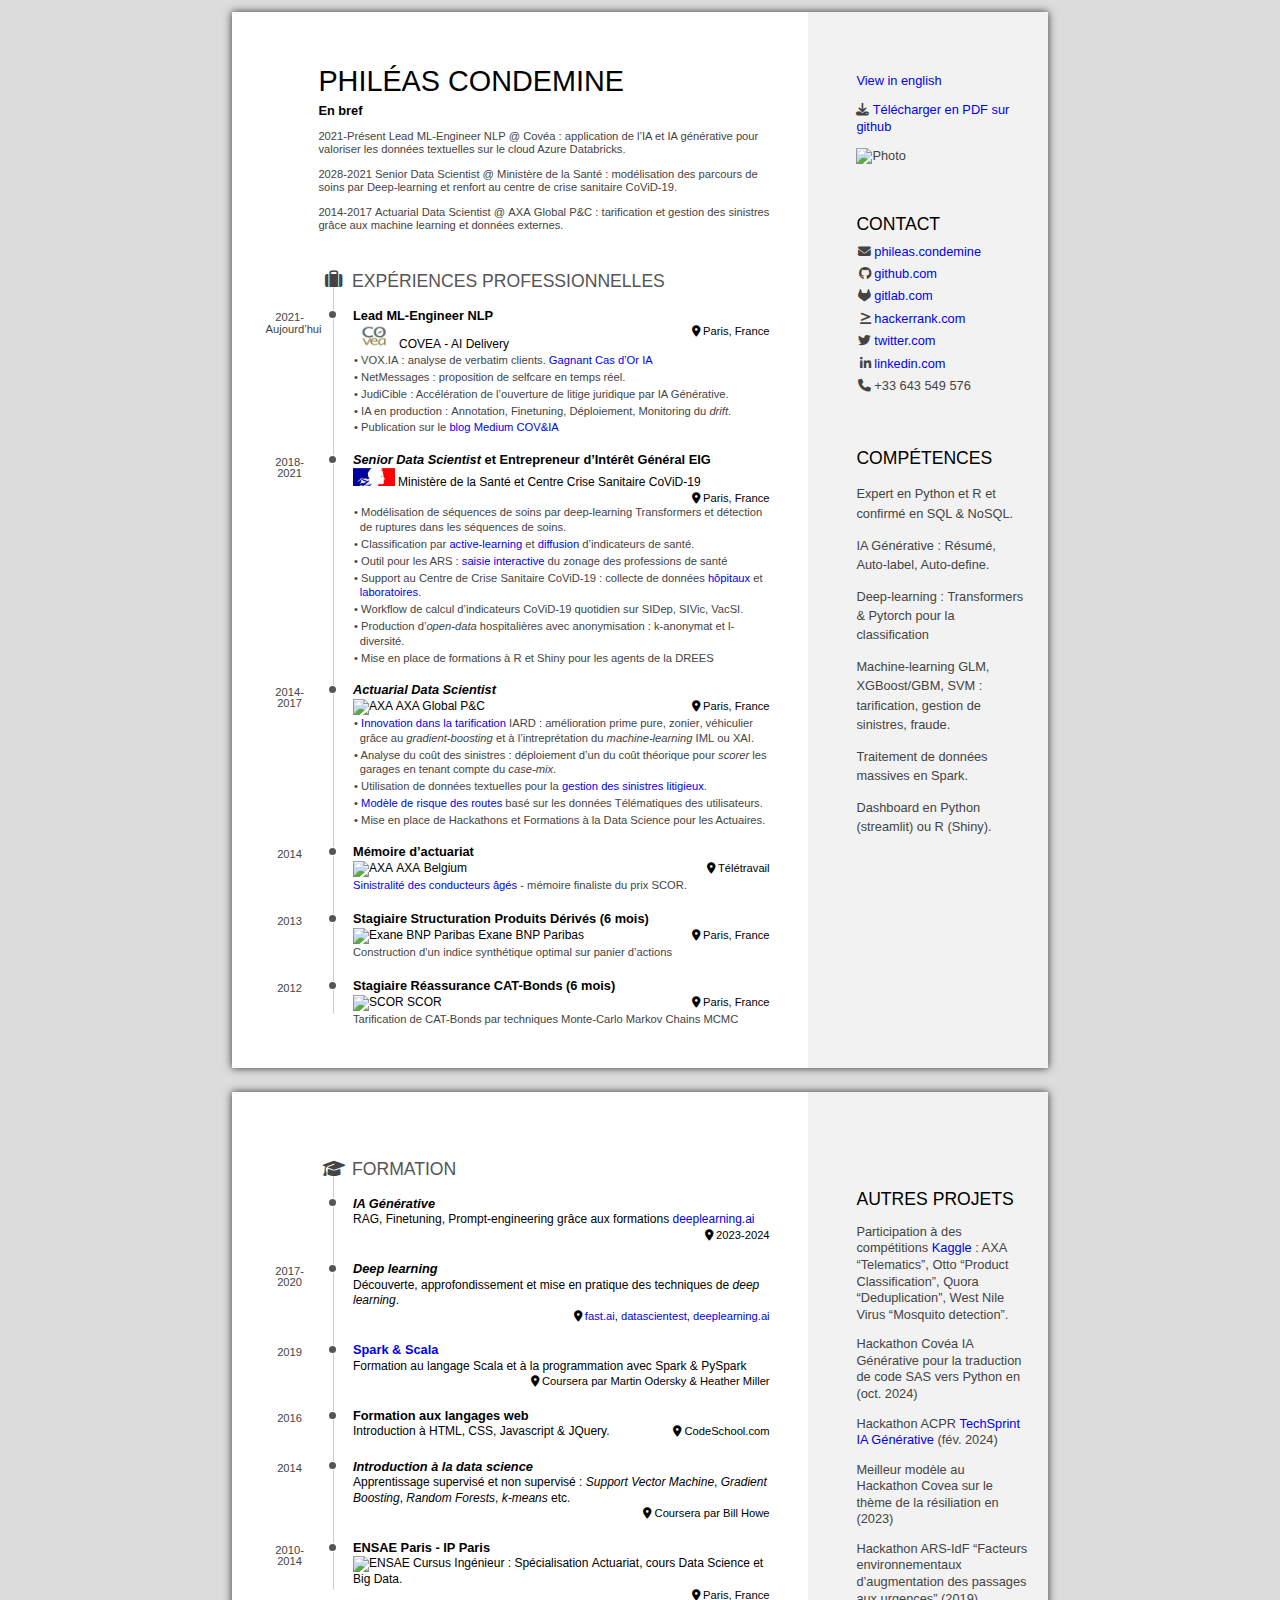
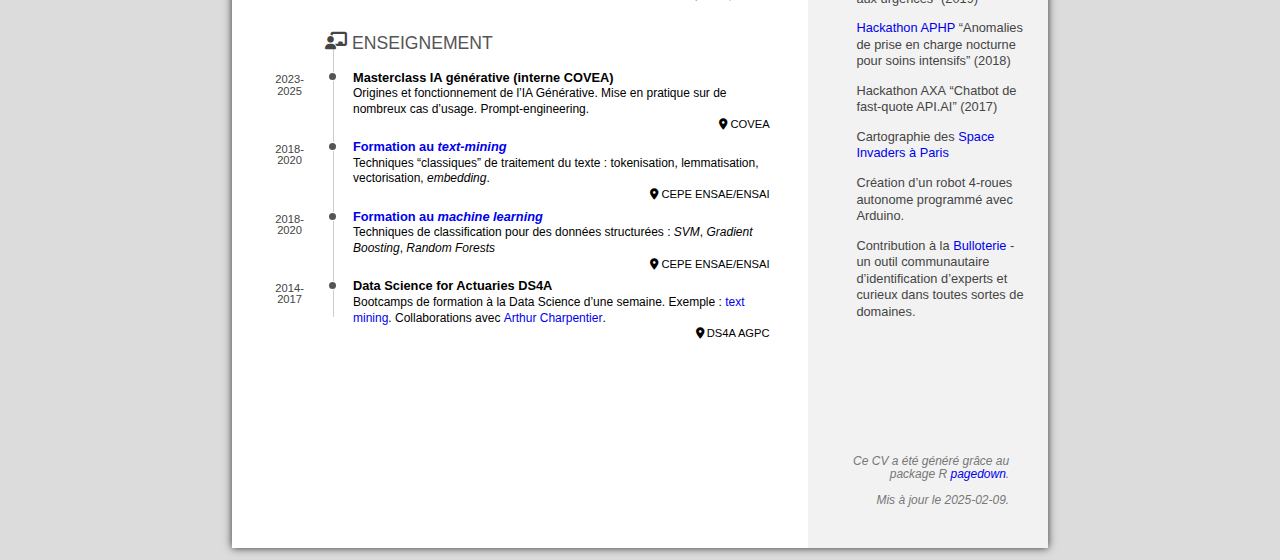
==== docs/index.html @ cd854b73 "update 2025-02-09" ====
<!DOCTYPE html>
<html xmlns="http://www.w3.org/1999/xhtml">
  <head>
    <meta charset="utf-8" />
    <meta http-equiv="Content-Type" content="text/html; charset=utf-8" />
    <meta name="generator" content="pandoc" />
    <meta name="viewport" content="width=device-width, initial-scale=1">

    <meta name="author" content="Phileas Condemine" />
    <meta name="date" content="2025-02-09" />
    <title>Philéas CONDEMINE</title>

    
        <link href="site_libs/font-awesome-6.4.0/css/all.min.css" rel="stylesheet" />
        <link href="site_libs/font-awesome-6.4.0/css/v4-shims.min.css" rel="stylesheet" />
        <link href="site_libs/paged-0.22/css/resume.css" rel="stylesheet" />
        <script src="site_libs/paged-0.22/js/config.js"></script>
        <script src="site_libs/paged-0.22/js/paged.js"></script>
        <script src="site_libs/paged-0.22/js/hooks.js"></script>
        <!-- Global site tag (gtag.js) - Google Analytics -->
        <script async src="https://www.googletagmanager.com/gtag/js?id=G-PB9JXB8Y3M"></script>
        <script>
          window.dataLayer = window.dataLayer || [];
          function gtag(){dataLayer.push(arguments);}
          gtag('js', new Date());

          gtag('config', 'G-PB9JXB8Y3M');
        </script>
    
        <link rel="stylesheet" href="override.css" type="text/css" />
    
  </head>
  <body>

<div id="aside" class="section level1">
<h1>Aside</h1>
<p><a href="https://phileascondemine.com/index_en.html">View in english</a></p>
<p><i class="fa fa-download"></i> <a href="https://github.com/phileas-condemine/CV_FR_pagedown/raw/master/cv_fr_Phileas_Condemine.pdf">Télécharger en PDF sur github</a></p>
<p><img src="https://avatars.githubusercontent.com/u/24205662?s=460&amp;u=656ddfd4c840d9eb34e4aeb83baa24d0e0ba599f&amp;v=4" style="width:80.0%" alt="Photo" /></p>
<div id="contact" class="section level2">
<h2>Contact</h2>
<ul>
<li><i class="fa fa-envelope"></i> <a href="mailto:phileas.condemine@gmail.com">phileas.condemine</a></li>
<li><i class="fa fa-github"></i> <a href="https://github.com/phileas-condemine/">github.com</a></li>
<li><i class="fa fa-gitlab"></i> <a href="https://gitlab.com/phileasc">gitlab.com</a></li>
<li><i class="fas fa-greater-than-equal"></i> <a href="https://www.hackerrank.com/phileas_condemi1">hackerrank.com</a></li>
<li><i class="fa fa-twitter"></i> <a href="https://twitter.com/phileas_c/">twitter.com</a></li>
<li><i class="fa fa-linkedin"></i> <a href="https://www.linkedin.com/in/phil%C3%A9as-condemine-6a46025a/">linkedin.com</a></li>
<li><i class="fa fa-phone"></i> +33 643 549 576</li>
</ul>
</div>
<div id="skills" class="section level2">
<h2>Compétences</h2>
<ul>
<li><p><strong>Expert en Python et R</strong> et <strong>confirmé en SQL &amp; NoSQL</strong>.</p></li>
<li><p><strong>IA Générative</strong> : Résumé, Auto-label, Auto-define.</p></li>
<li><p>Deep-learning : <strong>Transformers</strong> &amp; <strong>Pytorch</strong> pour la classification</p></li>
<li><p>Machine-learning <strong>GLM, XGBoost/GBM, SVM</strong> : tarification, gestion de sinistres, fraude.</p></li>
<li><p>Traitement de données massives en <strong>Spark</strong>.</p></li>
<li><p>Dashboard en Python (streamlit) ou R (Shiny).</p></li>
</ul>
</div>
</div>
<div id="main" class="section level1">
<h1>Main</h1>
<div id="title" class="section level2">
<h2>Philéas CONDEMINE</h2>
<div id="en-bref" class="section level3">
<h3>En bref</h3>
<p>2021-Présent <strong>Lead ML-Engineer NLP</strong> @ <strong>Covéa</strong> : application de l’<strong>IA et IA générative</strong> pour valoriser les données textuelles sur le cloud Azure Databricks.</p>
<p>2028-2021 <strong>Senior Data Scientist</strong> @ <strong>Ministère de la Santé</strong> : modélisation des <strong>parcours de soins</strong> par <strong>Deep-learning</strong> et renfort au <strong>centre de crise sanitaire CoViD-19</strong>.</p>
<p>2014-2017 <strong>Actuarial Data Scientist</strong> @ <strong>AXA</strong> Global P&amp;C : <strong>tarification</strong> et <strong>gestion des sinistres</strong> grâce aux <strong>machine learning</strong> et <strong>données externes</strong>.</p>
</div>
</div>
<div id="expériences-professionnelles" class="section level2" data-icon="suitcase">
<h2>Expériences professionnelles</h2>
<div id="lead-ml-engineer-nlp" class="section level3">
<h3>Lead ML-Engineer NLP</h3>
<p><img src="img/covea.jpg" style="width:20.0%" alt="Covéa" /> <strong>COVEA</strong> - AI Delivery</p>
<p>Paris, France</p>
<p>2021-Aujourd’hui</p>
<ul>
<li><strong>VOX.IA</strong> : analyse de verbatim clients. <a href="https://www.covea.com/fr/actualites/cas-dor-du-digital-2023-covea-recompense-son-outil-danalyse-avis-clients-base"><strong>Gagnant Cas d’Or IA</strong></a></li>
<li><strong>NetMessages</strong> : proposition de selfcare en temps réel.</li>
<li><strong>JudiCible</strong> : Accélération de l’ouverture de litige juridique par IA Générative.</li>
<li><strong>IA en production</strong> : <strong>Annotation</strong>, <strong>Finetuning</strong>, <strong>Déploiement</strong>, <strong>Monitoring</strong> du <em>drift</em>.</li>
<li><strong>Publication</strong> sur le <a href="https://medium.com/@COVEIA">blog Medium COV&amp;IA</a></li>
</ul>
</div>
<div id="senior-data-scientist-et-entrepreneur-dintérêt-général-eig" class="section level3">
<h3><em>Senior Data Scientist</em> et Entrepreneur d’Intérêt Général EIG</h3>
<p><img src="img/marianne.jpg" style="width:10.0%" alt="Ministère de la Santé" /> <strong>Ministère de la Santé</strong> et <strong>Centre Crise Sanitaire CoViD-19</strong></p>
<p>Paris, France</p>
<p>2018-2021</p>
<ul>
<li><strong>Modélisation de séquences de soins</strong> par <strong>deep-learning Transformers</strong> et détection de ruptures dans les séquences de soins.</li>
<li><strong>Classification</strong> par <a href="https://github.com/phileas-condemine/tuto_tagging_indicateurs"><strong>active-learning</strong></a> et <a href="https://drees.shinyapps.io/Cartographie_des_indicateurs"><strong>diffusion</strong></a> d’indicateurs de santé.</li>
<li>Outil pour les ARS : <a href="https://phileas-condemine.github.io/Zonage_ARS/"><strong>saisie interactive</strong></a> du zonage des professions de santé</li>
<li>Support au <strong>Centre de Crise Sanitaire CoViD-19</strong> : collecte de données <a href="https://respirateurs.fabrique.social.gouv.fr/">hôpitaux</a> et <a href="https://laboratoires.fabrique.social.gouv.fr/">laboratoires</a>.</li>
<li><strong>Workflow</strong> de calcul d’<strong>indicateurs CoViD-19 quotidien</strong> sur <strong>SIDep, SIVic, VacSI</strong>.</li>
<li>Production d’<em>open-data</em> hospitalières avec <strong>anonymisation</strong> : k-anonymat et l-diversité.</li>
<li>Mise en place de <strong>formations</strong> à <strong>R et Shiny</strong> pour les agents de la DREES</li>
</ul>
</div>
<div id="actuarial-data-scientist" class="section level3">
<h3><em>Actuarial Data Scientist</em></h3>
<p><img src="https://www.axa.fr/content/dam/logo/logo-axa.svg" style="width:10.0%" alt="AXA" /> AXA Global P&amp;C</p>
<p>Paris, France</p>
<p>2014-2017</p>
<ul>
<li><a href="https://docs.google.com/presentation/d/1ObT00LWOOOI2PYufPMII10ciJOTKReESgegVQ-F4yno/edit?usp=sharing"><strong>Innovation dans la tarification</strong></a> <strong>IARD</strong> : amélioration <strong>prime pure</strong>, <strong>zonier</strong>, <strong>véhiculier</strong> grâce au <em>gradient-boosting</em> et à l’intreprétation du <em>machine-learning</em> <strong>IML</strong> ou <strong>XAI</strong>.</li>
<li>Analyse du <strong>coût des sinistres</strong> : déploiement d’un du coût théorique pour <em>scorer</em> les garages en tenant compte du <em>case-mix</em>.</li>
<li>Utilisation de données textuelles pour la <a href="https://github.com/phileas-condemine/bodily_injury_atp"><strong>gestion des sinistres litigieux</strong></a>.</li>
<li><a href="http://www.ressources-actuarielles.net/C12574E200674F5B/0/AC55A21EEC4304E6C1257FB9001CA631"><strong>Modèle de risque des routes</strong></a> basé sur les données <strong>Télématiques</strong> des utilisateurs.</li>
<li>Mise en place de <strong>Hackathons et Formations</strong> à la Data Science pour les Actuaires.</li>
</ul>
</div>
<div id="mémoire-dactuariat" class="section level3">
<h3>Mémoire d’actuariat</h3>
<p><img src="https://www.axa.fr/content/dam/logo/logo-axa.svg" style="width:10.0%" alt="AXA" /> <strong>AXA</strong> Belgium</p>
<p>Télétravail</p>
<p>2014</p>
<p><a href="http://www.ressources-actuarielles.net/C12574E200674F5B/0/A7CCC7ACB732ADB3C1257D8900418A17">Sinistralité des conducteurs âgés</a> - <strong>mémoire finaliste du prix SCOR</strong>.</p>
</div>
<div id="stagiaire-structuration-produits-dérivés-6-mois" class="section level3">
<h3>Stagiaire Structuration Produits Dérivés (6 mois)</h3>
<p><img src="https://upload.wikimedia.org/wikipedia/commons/3/36/Logo_Exane.jpg" style="width:15.0%" alt="Exane BNP Paribas" /> <strong>Exane BNP Paribas</strong></p>
<p>Paris, France</p>
<p>2013</p>
<p>Construction d’un indice synthétique optimal sur panier d’actions</p>
</div>
<div id="stagiaire-réassurance-cat-bonds-6-mois" class="section level3">
<h3>Stagiaire Réassurance CAT-Bonds (6 mois)</h3>
<p><img src="https://upload.wikimedia.org/wikipedia/fr/b/b8/Logo-scor.png" style="width:20.0%" alt="SCOR" /> <strong>SCOR</strong></p>
<p>Paris, France</p>
<p>2012</p>
<p>Tarification de CAT-Bonds par techniques Monte-Carlo Markov Chains MCMC</p>
</div>
</div>
<div id="formation" class="section level2" data-icon="graduation-cap" data-concise="true">
<h2>Formation</h2>
<div id="ia-générative" class="section level3">
<h3><em>IA Générative</em></h3>
<p>RAG, Finetuning, Prompt-engineering grâce aux formations <a href="https://www.deeplearning.ai/courses/">deeplearning.ai</a></p>
<p>2023-2024</p>
</div>
<div id="deep-learning" class="section level3">
<h3><em>Deep learning</em></h3>
<p>Découverte, approfondissement et mise en pratique des techniques de <em>deep learning</em>.</p>
<p><a href="https://www.fast.ai/">fast.ai</a>, <a href="https://datascientest.com/">datascientest</a>, <a href="https://www.coursera.org/specializations/deep-learning">deeplearning.ai</a></p>
<p>2017-2020</p>
</div>
<div id="spark-scala" class="section level3">
<h3><a href="https://fr.coursera.org/specializations/scala">Spark &amp; Scala</a></h3>
<p>Formation au langage Scala et à la programmation avec Spark &amp; PySpark</p>
<p>Coursera par Martin Odersky &amp; Heather Miller</p>
<p>2019</p>
</div>
<div id="formation-aux-langages-web" class="section level3">
<h3>Formation aux langages web</h3>
<p>Introduction à HTML, CSS, Javascript &amp; JQuery.</p>
<p>CodeSchool.com</p>
<p>2016</p>
</div>
<div id="introduction-à-la-data-science" class="section level3">
<h3><em>Introduction à la data science</em></h3>
<p>Apprentissage supervisé et non supervisé : <em>Support Vector Machine</em>, <em>Gradient Boosting</em>, <em>Random Forests</em>, <em>k-means</em> etc.</p>
<p>Coursera par Bill Howe</p>
<p>2014</p>
</div>
<div id="ensae-paris---ip-paris" class="section level3">
<h3>ENSAE Paris - IP Paris</h3>
<p><img src="https://www.ensae.fr/sites/default/files/Groupe%2012.png" style="width:20.0%" alt="ENSAE" /> Cursus Ingénieur : Spécialisation <strong>Actuariat</strong>, cours <strong>Data Science</strong> et <strong>Big Data</strong>.</p>
<p>Paris, France</p>
<p>2010-2014</p>
</div>
</div>
<div id="enseignement" class="section level2" data-icon="chalkboard-teacher">
<h2>Enseignement</h2>
<div id="masterclass-ia-générative-interne-covea" class="section level3">
<h3>Masterclass IA générative (interne COVEA)</h3>
<p>Origines et fonctionnement de l’IA Générative. Mise en pratique sur de nombreux cas d’usage. <strong>Prompt-engineering</strong>.</p>
<p>COVEA</p>
<p>2023-2025</p>
</div>
<div id="formation-au-text-mining" class="section level3">
<h3><a href="https://docs.google.com/presentation/d/1tXlSRL-lZW5L10xbssmzunB-EXl7tTaw9iy3RSscL-o/edit?usp=sharing">Formation au <em>text-mining</em></a></h3>
<p>Techniques “classiques” de traitement du texte : tokenisation, lemmatisation, vectorisation, <em>embedding</em>.</p>
<p>CEPE ENSAE/ENSAI</p>
<p>2018-2020</p>
</div>
<div id="formation-au-machine-learning" class="section level3">
<h3><a href="https://docs.google.com/presentation/d/11TAeSxZisurpEHFow9vyJxRz_QfZlE6UQKE5dIfu5QM/edit?usp=sharing">Formation au <em>machine learning</em></a></h3>
<p>Techniques de classification pour des données structurées : <em>SVM</em>, <em>Gradient Boosting</em>, <em>Random Forests</em></p>
<p>CEPE ENSAE/ENSAI</p>
<p>2018-2020</p>
</div>
<div id="data-science-for-actuaries-ds4a" class="section level3">
<h3>Data Science for Actuaries DS4A</h3>
<p>Bootcamps de formation à la Data Science d’une semaine. Exemple : <a href="https://github.com/phileas-condemine/text-mining">text mining</a>. Collaborations avec <a href="https://freakonometrics.hypotheses.org/"><strong>Arthur Charpentier</strong></a>.</p>
<p>DS4A AGPC</p>
<p>2014-2017</p>
</div>
</div>
<div id="disclaimer" class="section level2 aside">
<h2>A propos de ce CV</h2>
<p>Ce CV a été généré grâce au package R <a href="https://github.com/rstudio/pagedown"><strong>pagedown</strong></a>.</p>
<p>Mis à jour le 2025-02-09.</p>
</div>
</div>
<div id="bside" class="section level1 aside extra-sidebar">
<h1>Bside</h1>
<div id="autres-projets" class="section level2">
<h2>Autres projets</h2>
<p>Participation à des compétitions <a href="https://www.kaggle.com/arifelk">Kaggle</a> : AXA “Telematics”, Otto “Product Classification”, Quora “Deduplication”, West Nile Virus “Mosquito detection”.</p>
<p><strong>Hackathon</strong> Covéa IA Générative pour la traduction de code SAS vers Python en (oct. 2024)</p>
<p><strong>Hackathon</strong> ACPR <a href="https://innovation.banque-france.fr/fr/challenges/challenge-acpr-banque-france-ia-generative-llm"><strong>TechSprint IA Générative</strong></a> (fév. 2024)</p>
<p><strong>Meilleur modèle au Hackathon</strong> Covea sur le thème de la résiliation en (2023)</p>
<p><strong>Hackathon ARS-IdF</strong> “Facteurs environnementaux d’augmentation des passages aux urgences” (2019)</p>
<p><a href="https://www.aphp.fr/contenu/dat-icu-un-datathon-organise-les-20-et-21-janvier-2018-pour-rapprocher-les-reanimateurs-et"><strong>Hackathon APHP</strong></a> “Anomalies de prise en charge nocturne pour soins intensifs” (2018)</p>
<p><strong>Hackathon AXA</strong> “Chatbot de fast-quote API.AI” (2017)</p>
<p>Cartographie des <a href="https://phileas-condemine.github.io/space_invaders_map/">Space Invaders à Paris</a></p>
<p>Création d’un robot 4-roues autonome programmé avec Arduino.</p>
<p>Contribution à la <a href="https://github.com/phileas-condemine/bulloterie">Bulloterie</a> - un outil communautaire d’identification d’experts et curieux dans toutes sortes de domaines.</p>
</div>
</div>

<script>
(function() {
  var i, s, j, el, els;
  var create_el = function(type, className, content, isHTML) {
    var el = document.createElement(type);
    if (className) el.className = className;
    if (content) {
      if (isHTML) {el.innerHTML = content;} else {el.innerText = content;}
    }
    return el;
  }

  // replace h2 title with h1
  var title = document.getElementById('title').querySelector('h2');
  title.parentNode.replaceChild(create_el('h1', false, title.innerHTML, true), title);

  // add the class .aside to #aside
  el = document.getElementById('aside');
  if (el) el.className += ' aside';

  // tweak class names of sections, and add icons
  els = document.getElementById('main').querySelectorAll('.level2');
  for (i = 0; i < els.length; i++) {
    el = els[i];
    if (i === 0 && el.id === 'title') continue;
    el.className += ' main-block';
    if (el.dataset['concise']) el.className += ' concise';
    // if there is no icon, add an icon:
    if (el.firstElementChild.firstChild && el.firstElementChild.firstChild.nodeName !== 'I') {
      s = el.dataset['icon'] || 'bookmark';
      el.firstElementChild.insertBefore(create_el('i', 'fa fa-' + s), el.firstElementChild.firstChild);
    }
  }

  // tweak class names of blocks in sections
  els = document.getElementById('main').querySelectorAll('.level3');
  for (i = 0; i < els.length; i++) {
    el = els[i];
    if (el.parentNode.id === 'title') continue;
    el.className += ' blocks';
    el.innerHTML = '<div class="date"></div>' + '<div class="decorator"></div>' +
      '<div class="details"><header></header><div></div></div>' + el.innerHTML;
    var ps = el.querySelectorAll('p');
    // move the date paragraph to the date div
    if (ps.length >= 3) {
      s = ps[2].innerText;
      s = s === 'N/A' ? [] : s.split(' - ');
      el.removeChild(ps[2]);
      for (j = 0; j < s.length && j < 2; j++) {
        el.children[0].appendChild(create_el('span', false, s[j]))
      }
    }
    // move title, description, location to the details div
    (function(h) {
      h.appendChild(el.children[3]);
      var p = el.children[3];  // description
      if (p.innerText !== 'N/A') {
        h.appendChild(create_el('span', 'place', p.innerHTML, true));
      }
      el.removeChild(p);
      p = el.children[3];  // location
      if (p.innerText !== 'N/A') {
        s = create_el('span', 'location', p.innerHTML, true);
        s.innerHTML = '<i class="fa fa-map-marker-alt"></i> ' + s.innerHTML;
        h.appendChild(s);
      }
      el.removeChild(p);
    })(el.children[2].firstElementChild);
    // move the rest of content in a block into the last div of the details div
    s = el.children[2];
    while (j = s.nextSibling) {
      if (j.className === 'aside') { s = j; continue; }
      el.children[2].lastElementChild.append(j);
    }
  }
})();
</script>


  </body>
</html>
---- docs/site_libs/font-awesome-6.4.0/css/v4-shims.min.css ----
/*!
 * Font Awesome Free 6.4.0 by @fontawesome - https://fontawesome.com
 * License - https://fontawesome.com/license/free (Icons: CC BY 4.0, Fonts: SIL OFL 1.1, Code: MIT License)
 * Copyright 2023 Fonticons, Inc.
 */
.fa.fa-glass:before{content:"\f000"}.fa.fa-envelope-o{font-family:"Font Awesome 6 Free";font-weight:400}.fa.fa-envelope-o:before{content:"\f0e0"}.fa.fa-star-o{font-family:"Font Awesome 6 Free";font-weight:400}.fa.fa-star-o:before{content:"\f005"}.fa.fa-close:before,.fa.fa-remove:before{content:"\f00d"}.fa.fa-gear:before{content:"\f013"}.fa.fa-trash-o{font-family:"Font Awesome 6 Free";font-weight:400}.fa.fa-trash-o:before{content:"\f2ed"}.fa.fa-home:before{content:"\f015"}.fa.fa-file-o{font-family:"Font Awesome 6 Free";font-weight:400}.fa.fa-file-o:before{content:"\f15b"}.fa.fa-clock-o{font-family:"Font Awesome 6 Free";font-weight:400}.fa.fa-clock-o:before{content:"\f017"}.fa.fa-arrow-circle-o-down{font-family:"Font Awesome 6 Free";font-weight:400}.fa.fa-arrow-circle-o-down:before{content:"\f358"}.fa.fa-arrow-circle-o-up{font-family:"Font Awesome 6 Free";font-weight:400}.fa.fa-arrow-circle-o-up:before{content:"\f35b"}.fa.fa-play-circle-o{font-family:"Font Awesome 6 Free";font-weight:400}.fa.fa-play-circle-o:before{content:"\f144"}.fa.fa-repeat:before,.fa.fa-rotate-right:before{content:"\f01e"}.fa.fa-refresh:before{content:"\f021"}.fa.fa-list-alt{font-family:"Font Awesome 6 Free";font-weight:400}.fa.fa-list-alt:before{content:"\f022"}.fa.fa-dedent:before{content:"\f03b"}.fa.fa-video-camera:before{content:"\f03d"}.fa.fa-picture-o{font-family:"Font Awesome 6 Free";font-weight:400}.fa.fa-picture-o:before{content:"\f03e"}.fa.fa-photo{font-family:"Font Awesome 6 Free";font-weight:400}.fa.fa-photo:before{content:"\f03e"}.fa.fa-image{font-family:"Font Awesome 6 Free";font-weight:400}.fa.fa-image:before{content:"\f03e"}.fa.fa-map-marker:before{content:"\f3c5"}.fa.fa-pencil-square-o{font-family:"Font Awesome 6 Free";font-weight:400}.fa.fa-pencil-square-o:before{content:"\f044"}.fa.fa-edit{font-family:"Font Awesome 6 Free";font-weight:400}.fa.fa-edit:before{content:"\f044"}.fa.fa-share-square-o:before{content:"\f14d"}.fa.fa-check-square-o{font-family:"Font Awesome 6 Free";font-weight:400}.fa.fa-check-square-o:before{content:"\f14a"}.fa.fa-arrows:before{content:"\f0b2"}.fa.fa-times-circle-o{font-family:"Font Awesome 6 Free";font-weight:400}.fa.fa-times-circle-o:before{content:"\f057"}.fa.fa-check-circle-o{font-family:"Font Awesome 6 Free";font-weight:400}.fa.fa-check-circle-o:before{content:"\f058"}.fa.fa-mail-forward:before{content:"\f064"}.fa.fa-expand:before{content:"\f424"}.fa.fa-compress:before{content:"\f422"}.fa.fa-eye,.fa.fa-eye-slash{font-family:"Font Awesome 6 Free";font-weight:400}.fa.fa-warning:before{content:"\f071"}.fa.fa-calendar:before{content:"\f073"}.fa.fa-arrows-v:before{content:"\f338"}.fa.fa-arrows-h:before{content:"\f337"}.fa.fa-bar-chart-o:before,.fa.fa-bar-chart:before{content:"\e0e3"}.fa.fa-twitter-square{font-family:"Font Awesome 6 Brands";font-weight:400}.fa.fa-twitter-square:before{content:"\f081"}.fa.fa-facebook-square{font-family:"Font Awesome 6 Brands";font-weight:400}.fa.fa-facebook-square:before{content:"\f082"}.fa.fa-gears:before{content:"\f085"}.fa.fa-thumbs-o-up{font-family:"Font Awesome 6 Free";font-weight:400}.fa.fa-thumbs-o-up:before{content:"\f164"}.fa.fa-thumbs-o-down{font-family:"Font Awesome 6 Free";font-weight:400}.fa.fa-thumbs-o-down:before{content:"\f165"}.fa.fa-heart-o{font-family:"Font Awesome 6 Free";font-weight:400}.fa.fa-heart-o:before{content:"\f004"}.fa.fa-sign-out:before{content:"\f2f5"}.fa.fa-linkedin-square{font-family:"Font Awesome 6 Brands";font-weight:400}.fa.fa-linkedin-square:before{content:"\f08c"}.fa.fa-thumb-tack:before{content:"\f08d"}.fa.fa-external-link:before{content:"\f35d"}.fa.fa-sign-in:before{content:"\f2f6"}.fa.fa-github-square{font-family:"Font Awesome 6 Brands";font-weight:400}.fa.fa-github-square:before{content:"\f092"}.fa.fa-lemon-o{font-family:"Font Awesome 6 Free";font-weight:400}.fa.fa-lemon-o:before{content:"\f094"}.fa.fa-square-o{font-family:"Font Awesome 6 Free";font-weight:400}.fa.fa-square-o:before{content:"\f0c8"}.fa.fa-bookmark-o{font-family:"Font Awesome 6 Free";font-weight:400}.fa.fa-bookmark-o:before{content:"\f02e"}.fa.fa-facebook,.fa.fa-twitter{font-family:"Font Awesome 6 Brands";font-weight:400}.fa.fa-facebook:before{content:"\f39e"}.fa.fa-facebook-f{font-family:"Font Awesome 6 Brands";font-weight:400}.fa.fa-facebook-f:before{content:"\f39e"}.fa.fa-github{font-family:"Font Awesome 6 Brands";font-weight:400}.fa.fa-credit-card{font-family:"Font Awesome 6 Free";font-weight:400}.fa.fa-feed:before{content:"\f09e"}.fa.fa-hdd-o{font-family:"Font Awesome 6 Free";font-weight:400}.fa.fa-hdd-o:before{content:"\f0a0"}.fa.fa-hand-o-right{font-family:"Font Awesome 6 Free";font-weight:400}.fa.fa-hand-o-right:before{content:"\f0a4"}.fa.fa-hand-o-left{font-family:"Font Awesome 6 Free";font-weight:400}.fa.fa-hand-o-left:before{content:"\f0a5"}.fa.fa-hand-o-up{font-family:"Font Awesome 6 Free";font-weight:400}.fa.fa-hand-o-up:before{content:"\f0a6"}.fa.fa-hand-o-down{font-family:"Font Awesome 6 Free";font-weight:400}.fa.fa-hand-o-down:before{content:"\f0a7"}.fa.fa-globe:before{content:"\f57d"}.fa.fa-tasks:before{content:"\f828"}.fa.fa-arrows-alt:before{content:"\f31e"}.fa.fa-group:before{content:"\f0c0"}.fa.fa-chain:before{content:"\f0c1"}.fa.fa-cut:before{content:"\f0c4"}.fa.fa-files-o{font-family:"Font Awesome 6 Free";font-weight:400}.fa.fa-files-o:before{content:"\f0c5"}.fa.fa-floppy-o{font-family:"Font Awesome 6 Free";font-weight:400}.fa.fa-floppy-o:before{content:"\f0c7"}.fa.fa-save{font-family:"Font Awesome 6 Free";font-weight:400}.fa.fa-save:before{content:"\f0c7"}.fa.fa-navicon:before,.fa.fa-reorder:before{content:"\f0c9"}.fa.fa-magic:before{content:"\e2ca"}.fa.fa-pinterest,.fa.fa-pinterest-square{font-family:"Font Awesome 6 Brands";font-weight:400}.fa.fa-pinterest-square:before{content:"\f0d3"}.fa.fa-google-plus-square{font-family:"Font Awesome 6 Brands";font-weight:400}.fa.fa-google-plus-square:before{content:"\f0d4"}.fa.fa-google-plus{font-family:"Font Awesome 6 Brands";font-weight:400}.fa.fa-google-plus:before{content:"\f0d5"}.fa.fa-money:before{content:"\f3d1"}.fa.fa-unsorted:before{content:"\f0dc"}.fa.fa-sort-desc:before{content:"\f0dd"}.fa.fa-sort-asc:before{content:"\f0de"}.fa.fa-linkedin{font-family:"Font Awesome 6 Brands";font-weight:400}.fa.fa-linkedin:before{content:"\f0e1"}.fa.fa-rotate-left:before{content:"\f0e2"}.fa.fa-legal:before{content:"\f0e3"}.fa.fa-dashboard:before,.fa.fa-tachometer:before{content:"\f625"}.fa.fa-comment-o{font-family:"Font Awesome 6 Free";font-weight:400}.fa.fa-comment-o:before{content:"\f075"}.fa.fa-comments-o{font-family:"Font Awesome 6 Free";font-weight:400}.fa.fa-comments-o:before{content:"\f086"}.fa.fa-flash:before{content:"\f0e7"}.fa.fa-clipboard:before{content:"\f0ea"}.fa.fa-lightbulb-o{font-family:"Font Awesome 6 Free";font-weight:400}.fa.fa-lightbulb-o:before{content:"\f0eb"}.fa.fa-exchange:before{content:"\f362"}.fa.fa-cloud-download:before{content:"\f0ed"}.fa.fa-cloud-upload:before{content:"\f0ee"}.fa.fa-bell-o{font-family:"Font Awesome 6 Free";font-weight:400}.fa.fa-bell-o:before{content:"\f0f3"}.fa.fa-cutlery:before{content:"\f2e7"}.fa.fa-file-text-o{font-family:"Font Awesome 6 Free";font-weight:400}.fa.fa-file-text-o:before{content:"\f15c"}.fa.fa-building-o{font-family:"Font Awesome 6 Free";font-weight:400}.fa.fa-building-o:before{content:"\f1ad"}.fa.fa-hospital-o{font-family:"Font Awesome 6 Free";font-weight:400}.fa.fa-hospital-o:before{content:"\f0f8"}.fa.fa-tablet:before{content:"\f3fa"}.fa.fa-mobile-phone:before,.fa.fa-mobile:before{content:"\f3cd"}.fa.fa-circle-o{font-family:"Font Awesome 6 Free";font-weight:400}.fa.fa-circle-o:before{content:"\f111"}.fa.fa-mail-reply:before{content:"\f3e5"}.fa.fa-github-alt{font-family:"Font Awesome 6 Brands";font-weight:400}.fa.fa-folder-o{font-family:"Font Awesome 6 Free";font-weight:400}.fa.fa-folder-o:before{content:"\f07b"}.fa.fa-folder-open-o{font-family:"Font Awesome 6 Free";font-weight:400}.fa.fa-folder-open-o:before{content:"\f07c"}.fa.fa-smile-o{font-family:"Font Awesome 6 Free";font-weight:400}.fa.fa-smile-o:before{content:"\f118"}.fa.fa-frown-o{font-family:"Font Awesome 6 Free";font-weight:400}.fa.fa-frown-o:before{content:"\f119"}.fa.fa-meh-o{font-family:"Font Awesome 6 Free";font-weight:400}.fa.fa-meh-o:before{content:"\f11a"}.fa.fa-keyboard-o{font-family:"Font Awesome 6 Free";font-weight:400}.fa.fa-keyboard-o:before{content:"\f11c"}.fa.fa-flag-o{font-family:"Font Awesome 6 Free";font-weight:400}.fa.fa-flag-o:before{content:"\f024"}.fa.fa-mail-reply-all:before{content:"\f122"}.fa.fa-star-half-o{font-family:"Font Awesome 6 Free";font-weight:400}.fa.fa-star-half-o:before{content:"\f5c0"}.fa.fa-star-half-empty{font-family:"Font Awesome 6 Free";font-weight:400}.fa.fa-star-half-empty:before{content:"\f5c0"}.fa.fa-star-half-full{font-family:"Font Awesome 6 Free";font-weight:400}.fa.fa-star-half-full:before{content:"\f5c0"}.fa.fa-code-fork:before{content:"\f126"}.fa.fa-chain-broken:before,.fa.fa-unlink:before{content:"\f127"}.fa.fa-calendar-o{font-family:"Font Awesome 6 Free";font-weight:400}.fa.fa-calendar-o:before{content:"\f133"}.fa.fa-css3,.fa.fa-html5,.fa.fa-maxcdn{font-family:"Font Awesome 6 Brands";font-weight:400}.fa.fa-unlock-alt:before{content:"\f09c"}.fa.fa-minus-square-o{font-family:"Font Awesome 6 Free";font-weight:400}.fa.fa-minus-square-o:before{content:"\f146"}.fa.fa-level-up:before{content:"\f3bf"}.fa.fa-level-down:before{content:"\f3be"}.fa.fa-pencil-square:before{content:"\f14b"}.fa.fa-external-link-square:before{content:"\f360"}.fa.fa-compass{font-family:"Font Awesome 6 Free";font-weight:400}.fa.fa-caret-square-o-down{font-family:"Font Awesome 6 Free";font-weight:400}.fa.fa-caret-square-o-down:before{content:"\f150"}.fa.fa-toggle-down{font-family:"Font Awesome 6 Free";font-weight:400}.fa.fa-toggle-down:before{content:"\f150"}.fa.fa-caret-square-o-up{font-family:"Font Awesome 6 Free";font-weight:400}.fa.fa-caret-square-o-up:before{content:"\f151"}.fa.fa-toggle-up{font-family:"Font Awesome 6 Free";font-weight:400}.fa.fa-toggle-up:before{content:"\f151"}.fa.fa-caret-square-o-right{font-family:"Font Awesome 6 Free";font-weight:400}.fa.fa-caret-square-o-right:before{content:"\f152"}.fa.fa-toggle-right{font-family:"Font Awesome 6 Free";font-weight:400}.fa.fa-toggle-right:before{content:"\f152"}.fa.fa-eur:before,.fa.fa-euro:before{content:"\f153"}.fa.fa-gbp:before{content:"\f154"}.fa.fa-dollar:before,.fa.fa-usd:before{content:"\24"}.fa.fa-inr:before,.fa.fa-rupee:before{content:"\e1bc"}.fa.fa-cny:before,.fa.fa-jpy:before,.fa.fa-rmb:before,.fa.fa-yen:before{content:"\f157"}.fa.fa-rouble:before,.fa.fa-rub:before,.fa.fa-ruble:before{content:"\f158"}.fa.fa-krw:before,.fa.fa-won:before{content:"\f159"}.fa.fa-bitcoin,.fa.fa-btc{font-family:"Font Awesome 6 Brands";font-weight:400}.fa.fa-bitcoin:before{content:"\f15a"}.fa.fa-file-text:before{content:"\f15c"}.fa.fa-sort-alpha-asc:before{content:"\f15d"}.fa.fa-sort-alpha-desc:before{content:"\f881"}.fa.fa-sort-amount-asc:before{content:"\f884"}.fa.fa-sort-amount-desc:before{content:"\f160"}.fa.fa-sort-numeric-asc:before{content:"\f162"}.fa.fa-sort-numeric-desc:before{content:"\f886"}.fa.fa-youtube-square{font-family:"Font Awesome 6 Brands";font-weight:400}.fa.fa-youtube-square:before{content:"\f431"}.fa.fa-xing,.fa.fa-xing-square,.fa.fa-youtube{font-family:"Font Awesome 6 Brands";font-weight:400}.fa.fa-xing-square:before{content:"\f169"}.fa.fa-youtube-play{font-family:"Font Awesome 6 Brands";font-weight:400}.fa.fa-youtube-play:before{content:"\f167"}.fa.fa-adn,.fa.fa-bitbucket,.fa.fa-bitbucket-square,.fa.fa-dropbox,.fa.fa-flickr,.fa.fa-instagram,.fa.fa-stack-overflow{font-family:"Font Awesome 6 Brands";font-weight:400}.fa.fa-bitbucket-square:before{content:"\f171"}.fa.fa-tumblr,.fa.fa-tumblr-square{font-family:"Font Awesome 6 Brands";font-weight:400}.fa.fa-tumblr-square:before{content:"\f174"}.fa.fa-long-arrow-down:before{content:"\f309"}.fa.fa-long-arrow-up:before{content:"\f30c"}.fa.fa-long-arrow-left:before{content:"\f30a"}.fa.fa-long-arrow-right:before{content:"\f30b"}.fa.fa-android,.fa.fa-apple,.fa.fa-dribbble,.fa.fa-foursquare,.fa.fa-gittip,.fa.fa-gratipay,.fa.fa-linux,.fa.fa-skype,.fa.fa-trello,.fa.fa-windows{font-family:"Font Awesome 6 Brands";font-weight:400}.fa.fa-gittip:before{content:"\f184"}.fa.fa-sun-o{font-family:"Font Awesome 6 Free";font-weight:400}.fa.fa-sun-o:before{content:"\f185"}.fa.fa-moon-o{font-family:"Font Awesome 6 Free";font-weight:400}.fa.fa-moon-o:before{content:"\f186"}.fa.fa-pagelines,.fa.fa-renren,.fa.fa-stack-exchange,.fa.fa-vk,.fa.fa-weibo{font-family:"Font Awesome 6 Brands";font-weight:400}.fa.fa-arrow-circle-o-right{font-family:"Font Awesome 6 Free";font-weight:400}.fa.fa-arrow-circle-o-right:before{content:"\f35a"}.fa.fa-arrow-circle-o-left{font-family:"Font Awesome 6 Free";font-weight:400}.fa.fa-arrow-circle-o-left:before{content:"\f359"}.fa.fa-caret-square-o-left{font-family:"Font Awesome 6 Free";font-weight:400}.fa.fa-caret-square-o-left:before{content:"\f191"}.fa.fa-toggle-left{font-family:"Font Awesome 6 Free";font-weight:400}.fa.fa-toggle-left:before{content:"\f191"}.fa.fa-dot-circle-o{font-family:"Font Awesome 6 Free";font-weight:400}.fa.fa-dot-circle-o:before{content:"\f192"}.fa.fa-vimeo-square{font-family:"Font Awesome 6 Brands";font-weight:400}.fa.fa-vimeo-square:before{content:"\f194"}.fa.fa-try:before,.fa.fa-turkish-lira:before{content:"\e2bb"}.fa.fa-plus-square-o{font-family:"Font Awesome 6 Free";font-weight:400}.fa.fa-plus-square-o:before{content:"\f0fe"}.fa.fa-openid,.fa.fa-slack,.fa.fa-wordpress{font-family:"Font Awesome 6 Brands";font-weight:400}.fa.fa-bank:before,.fa.fa-institution:before{content:"\f19c"}.fa.fa-mortar-board:before{content:"\f19d"}.fa.fa-google,.fa.fa-reddit,.fa.fa-reddit-square,.fa.fa-yahoo{font-family:"Font Awesome 6 Brands";font-weight:400}.fa.fa-reddit-square:before{content:"\f1a2"}.fa.fa-behance,.fa.fa-behance-square,.fa.fa-delicious,.fa.fa-digg,.fa.fa-drupal,.fa.fa-joomla,.fa.fa-pied-piper-alt,.fa.fa-pied-piper-pp,.fa.fa-stumbleupon,.fa.fa-stumbleupon-circle{font-family:"Font Awesome 6 Brands";font-weight:400}.fa.fa-behance-square:before{content:"\f1b5"}.fa.fa-steam,.fa.fa-steam-square{font-family:"Font Awesome 6 Brands";font-weight:400}.fa.fa-steam-square:before{content:"\f1b7"}.fa.fa-automobile:before{content:"\f1b9"}.fa.fa-cab:before{content:"\f1ba"}.fa.fa-deviantart,.fa.fa-soundcloud,.fa.fa-spotify{font-family:"Font Awesome 6 Brands";font-weight:400}.fa.fa-file-pdf-o{font-family:"Font Awesome 6 Free";font-weight:400}.fa.fa-file-pdf-o:before{content:"\f1c1"}.fa.fa-file-word-o{font-family:"Font Awesome 6 Free";font-weight:400}.fa.fa-file-word-o:before{content:"\f1c2"}.fa.fa-file-excel-o{font-family:"Font Awesome 6 Free";font-weight:400}.fa.fa-file-excel-o:before{content:"\f1c3"}.fa.fa-file-powerpoint-o{font-family:"Font Awesome 6 Free";font-weight:400}.fa.fa-file-powerpoint-o:before{content:"\f1c4"}.fa.fa-file-image-o{font-family:"Font Awesome 6 Free";font-weight:400}.fa.fa-file-image-o:before{content:"\f1c5"}.fa.fa-file-photo-o{font-family:"Font Awesome 6 Free";font-weight:400}.fa.fa-file-photo-o:before{content:"\f1c5"}.fa.fa-file-picture-o{font-family:"Font Awesome 6 Free";font-weight:400}.fa.fa-file-picture-o:before{content:"\f1c5"}.fa.fa-file-archive-o{font-family:"Font Awesome 6 Free";font-weight:400}.fa.fa-file-archive-o:before{content:"\f1c6"}.fa.fa-file-zip-o{font-family:"Font Awesome 6 Free";font-weight:400}.fa.fa-file-zip-o:before{content:"\f1c6"}.fa.fa-file-audio-o{font-family:"Font Awesome 6 Free";font-weight:400}.fa.fa-file-audio-o:before{content:"\f1c7"}.fa.fa-file-sound-o{font-family:"Font Awesome 6 Free";font-weight:400}.fa.fa-file-sound-o:before{content:"\f1c7"}.fa.fa-file-video-o{font-family:"Font Awesome 6 Free";font-weight:400}.fa.fa-file-video-o:before{content:"\f1c8"}.fa.fa-file-movie-o{font-family:"Font Awesome 6 Free";font-weight:400}.fa.fa-file-movie-o:before{content:"\f1c8"}.fa.fa-file-code-o{font-family:"Font Awesome 6 Free";font-weight:400}.fa.fa-file-code-o:before{content:"\f1c9"}.fa.fa-codepen,.fa.fa-jsfiddle,.fa.fa-vine{font-family:"Font Awesome 6 Brands";font-weight:400}.fa.fa-life-bouy:before,.fa.fa-life-buoy:before,.fa.fa-life-saver:before,.fa.fa-support:before{content:"\f1cd"}.fa.fa-circle-o-notch:before{content:"\f1ce"}.fa.fa-ra,.fa.fa-rebel{font-family:"Font Awesome 6 Brands";font-weight:400}.fa.fa-ra:before{content:"\f1d0"}.fa.fa-resistance{font-family:"Font Awesome 6 Brands";font-weight:400}.fa.fa-resistance:before{content:"\f1d0"}.fa.fa-empire,.fa.fa-ge{font-family:"Font Awesome 6 Brands";font-weight:400}.fa.fa-ge:before{content:"\f1d1"}.fa.fa-git-square{font-family:"Font Awesome 6 Brands";font-weight:400}.fa.fa-git-square:before{content:"\f1d2"}.fa.fa-git,.fa.fa-hacker-news,.fa.fa-y-combinator-square{font-family:"Font Awesome 6 Brands";font-weight:400}.fa.fa-y-combinator-square:before{content:"\f1d4"}.fa.fa-yc-square{font-family:"Font Awesome 6 Brands";font-weight:400}.fa.fa-yc-square:before{content:"\f1d4"}.fa.fa-qq,.fa.fa-tencent-weibo,.fa.fa-wechat,.fa.fa-weixin{font-family:"Font Awesome 6 Brands";font-weight:400}.fa.fa-wechat:before{content:"\f1d7"}.fa.fa-send:before{content:"\f1d8"}.fa.fa-paper-plane-o{font-family:"Font Awesome 6 Free";font-weight:400}.fa.fa-paper-plane-o:before{content:"\f1d8"}.fa.fa-send-o{font-family:"Font Awesome 6 Free";font-weight:400}.fa.fa-send-o:before{content:"\f1d8"}.fa.fa-circle-thin{font-family:"Font Awesome 6 Free";font-weight:400}.fa.fa-circle-thin:before{content:"\f111"}.fa.fa-header:before{content:"\f1dc"}.fa.fa-futbol-o{font-family:"Font Awesome 6 Free";font-weight:400}.fa.fa-futbol-o:before{content:"\f1e3"}.fa.fa-soccer-ball-o{font-family:"Font Awesome 6 Free";font-weight:400}.fa.fa-soccer-ball-o:before{content:"\f1e3"}.fa.fa-slideshare,.fa.fa-twitch,.fa.fa-yelp{font-family:"Font Awesome 6 Brands";font-weight:400}.fa.fa-newspaper-o{font-family:"Font Awesome 6 Free";font-weight:400}.fa.fa-newspaper-o:before{content:"\f1ea"}.fa.fa-cc-amex,.fa.fa-cc-discover,.fa.fa-cc-mastercard,.fa.fa-cc-paypal,.fa.fa-cc-stripe,.fa.fa-cc-visa,.fa.fa-google-wallet,.fa.fa-paypal{font-family:"Font Awesome 6 Brands";font-weight:400}.fa.fa-bell-slash-o{font-family:"Font Awesome 6 Free";font-weight:400}.fa.fa-bell-slash-o:before{content:"\f1f6"}.fa.fa-trash:before{content:"\f2ed"}.fa.fa-copyright{font-family:"Font Awesome 6 Free";font-weight:400}.fa.fa-eyedropper:before{content:"\f1fb"}.fa.fa-area-chart:before{content:"\f1fe"}.fa.fa-pie-chart:before{content:"\f200"}.fa.fa-line-chart:before{content:"\f201"}.fa.fa-lastfm,.fa.fa-lastfm-square{font-family:"Font Awesome 6 Brands";font-weight:400}.fa.fa-lastfm-square:before{content:"\f203"}.fa.fa-angellist,.fa.fa-ioxhost{font-family:"Font Awesome 6 Brands";font-weight:400}.fa.fa-cc{font-family:"Font Awesome 6 Free";font-weight:400}.fa.fa-cc:before{content:"\f20a"}.fa.fa-ils:before,.fa.fa-shekel:before,.fa.fa-sheqel:before{content:"\f20b"}.fa.fa-buysellads,.fa.fa-connectdevelop,.fa.fa-dashcube,.fa.fa-forumbee,.fa.fa-leanpub,.fa.fa-sellsy,.fa.fa-shirtsinbulk,.fa.fa-simplybuilt,.fa.fa-skyatlas{font-family:"Font Awesome 6 Brands";font-weight:400}.fa.fa-diamond{font-family:"Font Awesome 6 Free";font-weight:400}.fa.fa-diamond:before{content:"\f3a5"}.fa.fa-intersex:before,.fa.fa-transgender:before{content:"\f224"}.fa.fa-transgender-alt:before{content:"\f225"}.fa.fa-facebook-official{font-family:"Font Awesome 6 Brands";font-weight:400}.fa.fa-facebook-official:before{content:"\f09a"}.fa.fa-pinterest-p,.fa.fa-whatsapp{font-family:"Font Awesome 6 Brands";font-weight:400}.fa.fa-hotel:before{content:"\f236"}.fa.fa-medium,.fa.fa-viacoin,.fa.fa-y-combinator,.fa.fa-yc{font-family:"Font Awesome 6 Brands";font-weight:400}.fa.fa-yc:before{content:"\f23b"}.fa.fa-expeditedssl,.fa.fa-opencart,.fa.fa-optin-monster{font-family:"Font Awesome 6 Brands";font-weight:400}.fa.fa-battery-4:before,.fa.fa-battery:before{content:"\f240"}.fa.fa-battery-3:before{content:"\f241"}.fa.fa-battery-2:before{content:"\f242"}.fa.fa-battery-1:before{content:"\f243"}.fa.fa-battery-0:before{content:"\f244"}.fa.fa-object-group,.fa.fa-object-ungroup,.fa.fa-sticky-note-o{font-family:"Font Awesome 6 Free";font-weight:400}.fa.fa-sticky-note-o:before{content:"\f249"}.fa.fa-cc-diners-club,.fa.fa-cc-jcb{font-family:"Font Awesome 6 Brands";font-weight:400}.fa.fa-clone{font-family:"Font Awesome 6 Free";font-weight:400}.fa.fa-hourglass-o:before{content:"\f254"}.fa.fa-hourglass-1:before{content:"\f251"}.fa.fa-hourglass-2:before{content:"\f252"}.fa.fa-hourglass-3:before{content:"\f253"}.fa.fa-hand-rock-o{font-family:"Font Awesome 6 Free";font-weight:400}.fa.fa-hand-rock-o:before{content:"\f255"}.fa.fa-hand-grab-o{font-family:"Font Awesome 6 Free";font-weight:400}.fa.fa-hand-grab-o:before{content:"\f255"}.fa.fa-hand-paper-o{font-family:"Font Awesome 6 Free";font-weight:400}.fa.fa-hand-paper-o:before{content:"\f256"}.fa.fa-hand-stop-o{font-family:"Font Awesome 6 Free";font-weight:400}.fa.fa-hand-stop-o:before{content:"\f256"}.fa.fa-hand-scissors-o{font-family:"Font Awesome 6 Free";font-weight:400}.fa.fa-hand-scissors-o:before{content:"\f257"}.fa.fa-hand-lizard-o{font-family:"Font Awesome 6 Free";font-weight:400}.fa.fa-hand-lizard-o:before{content:"\f258"}.fa.fa-hand-spock-o{font-family:"Font Awesome 6 Free";font-weight:400}.fa.fa-hand-spock-o:before{content:"\f259"}.fa.fa-hand-pointer-o{font-family:"Font Awesome 6 Free";font-weight:400}.fa.fa-hand-pointer-o:before{content:"\f25a"}.fa.fa-hand-peace-o{font-family:"Font Awesome 6 Free";font-weight:400}.fa.fa-hand-peace-o:before{content:"\f25b"}.fa.fa-registered{font-family:"Font Awesome 6 Free";font-weight:400}.fa.fa-creative-commons,.fa.fa-gg,.fa.fa-gg-circle,.fa.fa-odnoklassniki,.fa.fa-odnoklassniki-square{font-family:"Font Awesome 6 Brands";font-weight:400}.fa.fa-odnoklassniki-square:before{content:"\f264"}.fa.fa-chrome,.fa.fa-firefox,.fa.fa-get-pocket,.fa.fa-internet-explorer,.fa.fa-opera,.fa.fa-safari,.fa.fa-wikipedia-w{font-family:"Font Awesome 6 Brands";font-weight:400}.fa.fa-television:before{content:"\f26c"}.fa.fa-500px,.fa.fa-amazon,.fa.fa-contao{font-family:"Font Awesome 6 Brands";font-weight:400}.fa.fa-calendar-plus-o{font-family:"Font Awesome 6 Free";font-weight:400}.fa.fa-calendar-plus-o:before{content:"\f271"}.fa.fa-calendar-minus-o{font-family:"Font Awesome 6 Free";font-weight:400}.fa.fa-calendar-minus-o:before{content:"\f272"}.fa.fa-calendar-times-o{font-family:"Font Awesome 6 Free";font-weight:400}.fa.fa-calendar-times-o:before{content:"\f273"}.fa.fa-calendar-check-o{font-family:"Font Awesome 6 Free";font-weight:400}.fa.fa-calendar-check-o:before{content:"\f274"}.fa.fa-map-o{font-family:"Font Awesome 6 Free";font-weight:400}.fa.fa-map-o:before{content:"\f279"}.fa.fa-commenting:before{content:"\f4ad"}.fa.fa-commenting-o{font-family:"Font Awesome 6 Free";font-weight:400}.fa.fa-commenting-o:before{content:"\f4ad"}.fa.fa-houzz,.fa.fa-vimeo{font-family:"Font Awesome 6 Brands";font-weight:400}.fa.fa-vimeo:before{content:"\f27d"}.fa.fa-black-tie,.fa.fa-edge,.fa.fa-fonticons,.fa.fa-reddit-alien{font-family:"Font Awesome 6 Brands";font-weight:400}.fa.fa-credit-card-alt:before{content:"\f09d"}.fa.fa-codiepie,.fa.fa-fort-awesome,.fa.fa-mixcloud,.fa.fa-modx,.fa.fa-product-hunt,.fa.fa-scribd,.fa.fa-usb{font-family:"Font Awesome 6 Brands";font-weight:400}.fa.fa-pause-circle-o{font-family:"Font Awesome 6 Free";font-weight:400}.fa.fa-pause-circle-o:before{content:"\f28b"}.fa.fa-stop-circle-o{font-family:"Font Awesome 6 Free";font-weight:400}.fa.fa-stop-circle-o:before{content:"\f28d"}.fa.fa-bluetooth,.fa.fa-bluetooth-b,.fa.fa-envira,.fa.fa-gitlab,.fa.fa-wheelchair-alt,.fa.fa-wpbeginner,.fa.fa-wpforms{font-family:"Font Awesome 6 Brands";font-weight:400}.fa.fa-wheelchair-alt:before{content:"\f368"}.fa.fa-question-circle-o{font-family:"Font Awesome 6 Free";font-weight:400}.fa.fa-question-circle-o:before{content:"\f059"}.fa.fa-volume-control-phone:before{content:"\f2a0"}.fa.fa-asl-interpreting:before{content:"\f2a3"}.fa.fa-deafness:before,.fa.fa-hard-of-hearing:before{content:"\f2a4"}.fa.fa-glide,.fa.fa-glide-g{font-family:"Font Awesome 6 Brands";font-weight:400}.fa.fa-signing:before{content:"\f2a7"}.fa.fa-viadeo,.fa.fa-viadeo-square{font-family:"Font Awesome 6 Brands";font-weight:400}.fa.fa-viadeo-square:before{content:"\f2aa"}.fa.fa-snapchat,.fa.fa-snapchat-ghost{font-family:"Font Awesome 6 Brands";font-weight:400}.fa.fa-snapchat-ghost:before{content:"\f2ab"}.fa.fa-snapchat-square{font-family:"Font Awesome 6 Brands";font-weight:400}.fa.fa-snapchat-square:before{content:"\f2ad"}.fa.fa-first-order,.fa.fa-google-plus-official,.fa.fa-pied-piper,.fa.fa-themeisle,.fa.fa-yoast{font-family:"Font Awesome 6 Brands";font-weight:400}.fa.fa-google-plus-official:before{content:"\f2b3"}.fa.fa-google-plus-circle{font-family:"Font Awesome 6 Brands";font-weight:400}.fa.fa-google-plus-circle:before{content:"\f2b3"}.fa.fa-fa,.fa.fa-font-awesome{font-family:"Font Awesome 6 Brands";font-weight:400}.fa.fa-fa:before{content:"\f2b4"}.fa.fa-handshake-o{font-family:"Font Awesome 6 Free";font-weight:400}.fa.fa-handshake-o:before{content:"\f2b5"}.fa.fa-envelope-open-o{font-family:"Font Awesome 6 Free";font-weight:400}.fa.fa-envelope-open-o:before{content:"\f2b6"}.fa.fa-linode{font-family:"Font Awesome 6 Brands";font-weight:400}.fa.fa-address-book-o{font-family:"Font Awesome 6 Free";font-weight:400}.fa.fa-address-book-o:before{content:"\f2b9"}.fa.fa-vcard:before{content:"\f2bb"}.fa.fa-address-card-o{font-family:"Font Awesome 6 Free";font-weight:400}.fa.fa-address-card-o:before{content:"\f2bb"}.fa.fa-vcard-o{font-family:"Font Awesome 6 Free";font-weight:400}.fa.fa-vcard-o:before{content:"\f2bb"}.fa.fa-user-circle-o{font-family:"Font Awesome 6 Free";font-weight:400}.fa.fa-user-circle-o:before{content:"\f2bd"}.fa.fa-user-o{font-family:"Font Awesome 6 Free";font-weight:400}.fa.fa-user-o:before{content:"\f007"}.fa.fa-id-badge{font-family:"Font Awesome 6 Free";font-weight:400}.fa.fa-drivers-license:before{content:"\f2c2"}.fa.fa-id-card-o{font-family:"Font Awesome 6 Free";font-weight:400}.fa.fa-id-card-o:before{content:"\f2c2"}.fa.fa-drivers-license-o{font-family:"Font Awesome 6 Free";font-weight:400}.fa.fa-drivers-license-o:before{content:"\f2c2"}.fa.fa-free-code-camp,.fa.fa-quora,.fa.fa-telegram{font-family:"Font Awesome 6 Brands";font-weight:400}.fa.fa-thermometer-4:before,.fa.fa-thermometer:before{content:"\f2c7"}.fa.fa-thermometer-3:before{content:"\f2c8"}.fa.fa-thermometer-2:before{content:"\f2c9"}.fa.fa-thermometer-1:before{content:"\f2ca"}.fa.fa-thermometer-0:before{content:"\f2cb"}.fa.fa-bathtub:before,.fa.fa-s15:before{content:"\f2cd"}.fa.fa-window-maximize,.fa.fa-window-restore{font-family:"Font Awesome 6 Free";font-weight:400}.fa.fa-times-rectangle:before{content:"\f410"}.fa.fa-window-close-o{font-family:"Font Awesome 6 Free";font-weight:400}.fa.fa-window-close-o:before{content:"\f410"}.fa.fa-times-rectangle-o{font-family:"Font Awesome 6 Free";font-weight:400}.fa.fa-times-rectangle-o:before{content:"\f410"}.fa.fa-bandcamp,.fa.fa-eercast,.fa.fa-etsy,.fa.fa-grav,.fa.fa-imdb,.fa.fa-ravelry{font-family:"Font Awesome 6 Brands";font-weight:400}.fa.fa-eercast:before{content:"\f2da"}.fa.fa-snowflake-o{font-family:"Font Awesome 6 Free";font-weight:400}.fa.fa-snowflake-o:before{content:"\f2dc"}.fa.fa-meetup,.fa.fa-superpowers,.fa.fa-wpexplorer{font-family:"Font Awesome 6 Brands";font-weight:400}
---- docs/site_libs/paged-0.22/css/resume.css ----
@page{
  size: letter portrait;
  margin: 1in 0.5in 1in 0.25in;
}

*{
  box-sizing: border-box;
}

:root{
  --page-width: 8.5in;
  --margin-right: 0.5in;
  --margin-left: 0.25in;
  --content-width: calc(var(--page-width) - var(--margin-right) - var(--margin-left));
  --root-font-size: 12pt;
  --sidebar-width: 15rem;
  --sidebar-background-color: #f2f2f2;
  --main-width: calc(var(--content-width) - var(--sidebar-width));
  --decorator-horizontal-margin: 0.2in;

  --sidebar-horizontal-padding: 0.2in;

  /* XXX: using px for very good precision control */
  --decorator-outer-offset-top: 10px;
  --decorator-outer-offset-left: -5.5px;
  --decorator-border-width: 1px;
  --decorator-outer-dim: 9px;
  --decorator-border: 1px solid #ccc;

  --row-blocks-padding-top: 0.5rem;
  --date-block-width: 0.7in;

  --main-blocks-title-icon-offset-left: calc(-17pt - 0.25 * var(--root-font-size));

  --viewer-background-color: #dcdcdc;
  --viewer-pages-spacing: 12px;
  --viewer-shadow-color: #313131;
}

.pagedjs_page {
  --content-area-height: calc(var(--pagedjs-height) - var(--pagedjs-margin-top) - var(--pagedjs-margin-bottom));
  --sidebar-background-width: calc(var(--pagedjs-margin-right) + var(--sidebar-width));
}

@page{
  background: linear-gradient(to left, var(--sidebar-background-color), var(--sidebar-background-color) var(--sidebar-background-width), white var(--sidebar-background-width));
}

html {
  font-size: var(--root-font-size);
}

body{
  width: var(--content-width);
  font-family: "Open Sans", sans-serif;
  font-weight: 300;
  line-height: 1.3;
  color: #444;
  hyphens: auto;
}

h1, h2, h3{
  margin: 0;
  color: #000;
}

#main > h1, #aside > h1, #disclaimer > h2 {
  display: none;
}

li{
  list-style-type: none;
}

a{
  text-decoration: none;
}

img{
  max-width: 100%;
}

#main{
  width: var(--main-width);
  padding: 0 0.25in 0 0.25in;
  font-size: 0.7rem;
  float: left;
}

#aside{
  position: relative; /* for disclaimer */
  height: var(--content-area-height);
}

.aside{
  width: var(--sidebar-width);
  padding: 0.6in var(--sidebar-horizontal-padding);
  font-size: 0.8rem;
  float: right;
  position: absolute;
  right: 0;
}

/* main */

/** big title **/
h1, h2{
  text-transform: uppercase;
}

#title{
  position: relative;
  left: 0.55in;
  margin: auto 0.55in 0.3in auto;
  line-height: 1.2;
}

#title h1{
  font-weight: 300;
  font-size: 1.8rem;
  line-height: 1.5;
}

#title h3{
  font-size: 0.8rem;
}


/*** categorial blocks ***/

.main-block{
  margin-top: 0.1in;
}

#main h2{
  position: relative;
  top: var(--row-blocks-padding-top);
  /* XXX: 0.5px for aligning fx printing */
  left: calc((var(--date-block-width) + var(--decorator-horizontal-margin)));
  font-weight: 400;
  font-size: 1.1rem;
  color: #555;
}

#main h2 > i{
  /* use absolute position to prevent icon's width from misaligning title */
  /* assigning a fixed width here is no better due to needing to align decorator
     line too */
  position: absolute;
  left: var(--main-blocks-title-icon-offset-left);
  z-index: 1; /* over decorator line */
  color: #444;
}

#main h2::after{ /* extends the decorator line */
  height: calc(var(--row-blocks-padding-top) * 2);
  position: relative;
  top: calc(-1 * var(--row-blocks-padding-top));
  /* XXX: 0.5px for aligning fx printing */
  left: calc(-1 * var(--decorator-horizontal-margin));
  display: block;
  border-left: var(--decorator-border);
  z-index: 0;
  line-height: 0;
  font-size: 0;
  content: ' ';
}

/**** minor tweaks on the icon fonts ****/
#main h2 > .fa-graduation-cap{
  left: calc(var(--main-blocks-title-icon-offset-left) - 2pt);
  top: 2pt;
}

#main h2 > .fa-suitcase{
  top: 1pt;
}

#main h2 > .fa-folder-open{
  top: 1.5pt;
}

/**** individual row blocks (date - decorator - details) ****/

.blocks{
  display: flex;
  flex-flow: row nowrap;
}

.blocks > div{
  padding-top: var(--row-blocks-padding-top);
}

.date{
  flex: 0 0 var(--date-block-width);
  padding-top: calc(var(--row-blocks-padding-top) + 0.25rem) !important;
  padding-right: var(--decorator-horizontal-margin);
  font-size: 0.7rem;
  text-align: right;
  line-height: 1;
  max-width: var(--date-block-width);
}

.date span{
  display: block;
  text-align: center;
}

.date span:nth-child(2)::before{
  position: relative;
  top: 0.1rem;
  right: 0;
  display: block;
  height: 1rem;
  content: '|';
}

.decorator{
  flex: 0 0 0;
  position: relative;
  width: 2pt;
  min-height: 100%;
  border-left: var(--decorator-border);
}

/*
 * XXX: Use two filled circles to achieve the circle-with-white-border effect.
 * The normal technique of only using one pseudo element and
 * border: 1px solid white; style makes firefox erroneously either:
 * 1) overflows the grayshade background (if no background-clip is set), or
 * 2) shows decorator line which should've been masked by the white border
 *
 */

.decorator::before{
  position: absolute;
  top: var(--decorator-outer-offset-top);
  left: var(--decorator-outer-offset-left);
  content: ' ';
  display: block;
  width: var(--decorator-outer-dim);
  height: var(--decorator-outer-dim);
  border-radius: calc(var(--decorator-outer-dim) / 2);
  background-color: #fff;
}

.decorator::after{
  position: absolute;
  top: calc(var(--decorator-outer-offset-top) + var(--decorator-border-width));
  left: calc(var(--decorator-outer-offset-left) + var(--decorator-border-width));
  content: ' ';
  display: block;
  width: calc(var(--decorator-outer-dim) - (var(--decorator-border-width) * 2));
  height: calc(var(--decorator-outer-dim) - (var(--decorator-border-width) * 2));
  border-radius: calc((var(--decorator-outer-dim) - (var(--decorator-border-width) * 2)) / 2);
  background-color: #555;
}

.blocks:last-child .decorator{ /* slightly shortens it */
  margin-bottom: 0.25in;
}

/***** fine-tunes on the details block where the real juice is *****/

.details{
  flex: 1 0 0;
  padding-left: var(--decorator-horizontal-margin);
  padding-top: calc(var(--row-blocks-padding-top) - 0.05rem) !important; /* not sure why but this is needed for better alignment */
}

.details header{
  color: #000;
}

.details h3{
  font-size: 0.8rem;
}

.main-block:not(.concise) .details div{
  margin: 0.18in 0 0.1in 0;
}

.main-block:not(.concise) .details div:empty {
  margin: 0;
}

.main-block:not(.concise) .blocks:last-child .details div{
  margin-bottom: 0;
}

.main-block.concise .details div:not(.concise){
  /* use padding to work around the fact that margin doesn't affect floated
     neighboring elements */
  padding: 0.05in 0 0.07in 0;
}

.details .place{
  float: left;
  font-size: 0.75rem;
}

.details .location{
  float: right;
}

.details div{
  clear: both;
}

/***** fine-tunes on the lists... *****/

#main ul{
  padding-left: 0.07in;
  margin: 0.08in 0;
}

#main li{
  margin: 0 0 0.025in 0;
}

/****** customize list symbol style ******/
#main li::before{
  position: relative;
  margin-left: -4.25pt;
  content: '• ';
}

.aside li::before {
  content: none;
}

.details .concise ul{
  margin: 0 !important;
  -webkit-columns: 2;
  -moz-columns: 2;
  columns: 2;
}

.details .concise li{
  margin: 0 !important;
}

.details .concise li{
  margin-left: 0 !important;
}



/* sidebar */

.aside h2{
  font-weight: 400;
  font-size: 1.1rem;
}

.aside .level2{
  margin-top: 0.5in;
}

#contact ul{
  margin-top: 0.05in;
  padding-left: 0;
  font-weight: 400;
  line-height: 1.75;
}

#contact li > i{
  width: 0.9rem; /* for text alignment */
  text-align: right;
}

#skills{
  line-height: 1.5;
}

#skills ul{
  margin: 0.05in 0 0.15in;
  padding: 0;
}

#disclaimer{
  position: absolute;
  bottom: 0;
  right: var(--sidebar-horizontal-padding);
  font-size: 0.75rem;
  font-style: italic;
  line-height: 1.1;
  text-align: right;
  color: #777;
}

#disclaimer code{
  color: #666;
  font-family: "Source Code Pro";
  font-weight: 400;
  font-style: normal;
}

/* Page breaks */

h2 {
  break-after: avoid;
}

.blocks {
  break-inside: avoid;
}

/* Paged.js viewer */

@media screen {
  body {
    background-color: var(--viewer-background-color);
    margin: 0; /* for mobile */
    width: calc(var(--pagedjs-width) + 2 * var(--viewer-pages-spacing)); /* for mobile */
  }
   .pagedjs_pages {
    max-width: var(--pagedjs-width);
    margin: 0 auto;
    display: flex;
    flex-direction: column;
  }
   .pagedjs_page {
    box-shadow: 0 0 calc(0.66667 * var(--viewer-pages-spacing)) var(--viewer-shadow-color);
    margin: var(--viewer-pages-spacing) 0;
  }
}
 @media screen and (min-width: 8.5in) {
  /* not a mobile */
  body {
    margin: auto;
    width: unset;
  }
}
---- docs/override.css ----
* {
  /* Override default margins*/
  --pagedjs-margin-right: 0.1in;
  --pagedjs-margin-left: 0.1in;
  --pagedjs-margin-top: 0.5in;
  --pagedjs-margin-bottom: 0.2in;
}


:root{
  --sidebar-width: 12rem; /* side bar width */

}

.aside {
  padding-top:0;
  padding-bottom:10px;
  padding-right:10px;
  padding-left:10px;
}



.extra-sidebar {
  top: 0;
  padding-top: 0;
}

.extra-sidebar h1 {
  display: none;
}

.extra-sidebar .level2:first-of-type {
  margin-top: 0;
}
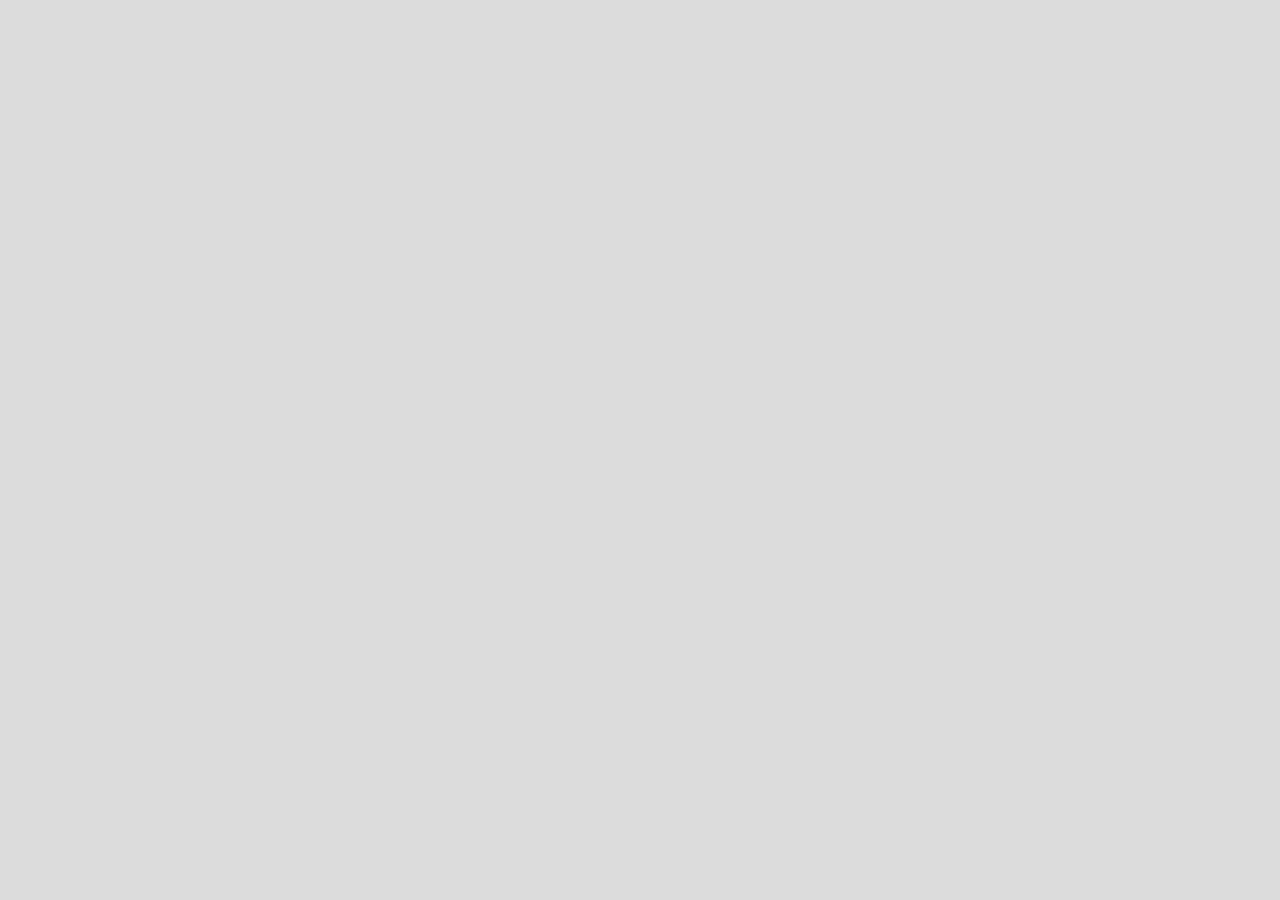
==== commit 4fd4a320: "update 2025-02-09" ====
--- a/docs/index.html
+++ b/docs/index.html
@@ -35,7 +35,7 @@
 <div id="aside" class="section level1">
 <h1>Aside</h1>
 <p><a href="https://phileascondemine.com/index_en.html">View in english</a></p>
-<p><i class="fa fa-download"></i> <a href="https://github.com/phileas-condemine/CV_FR_pagedown/raw/master/cv_fr_Phileas_Condemine.pdf">Télécharger en PDF sur github</a></p>
+<p><i class="fa fa-download"></i> <a href="https://raw.githubusercontent.com/phileas-condemine/CV_FR_pagedown/refs/heads/master/cv_fr_Phileas_Condemine.pdf">Télécharger en PDF sur github</a></p>
 <p><img src="https://avatars.githubusercontent.com/u/24205662?s=460&amp;u=656ddfd4c840d9eb34e4aeb83baa24d0e0ba599f&amp;v=4" style="width:80.0%" alt="Photo" /></p>
 <div id="contact" class="section level2">
 <h2>Contact</h2>
@@ -68,7 +68,7 @@
 <div id="en-bref" class="section level3">
 <h3>En bref</h3>
 <p>2021-Présent <strong>Lead ML-Engineer NLP</strong> @ <strong>Covéa</strong> : application de l’<strong>IA et IA générative</strong> pour valoriser les données textuelles sur le cloud Azure Databricks.</p>
-<p>2028-2021 <strong>Senior Data Scientist</strong> @ <strong>Ministère de la Santé</strong> : modélisation des <strong>parcours de soins</strong> par <strong>Deep-learning</strong> et renfort au <strong>centre de crise sanitaire CoViD-19</strong>.</p>
+<p>2018-2021 <strong>Senior Data Scientist</strong> @ <strong>Ministère de la Santé</strong> : modélisation des <strong>parcours de soins</strong> par <strong>Deep-learning</strong> et renfort au <strong>centre de crise sanitaire CoViD-19</strong>.</p>
 <p>2014-2017 <strong>Actuarial Data Scientist</strong> @ <strong>AXA</strong> Global P&amp;C : <strong>tarification</strong> et <strong>gestion des sinistres</strong> grâce aux <strong>machine learning</strong> et <strong>données externes</strong>.</p>
 </div>
 </div>
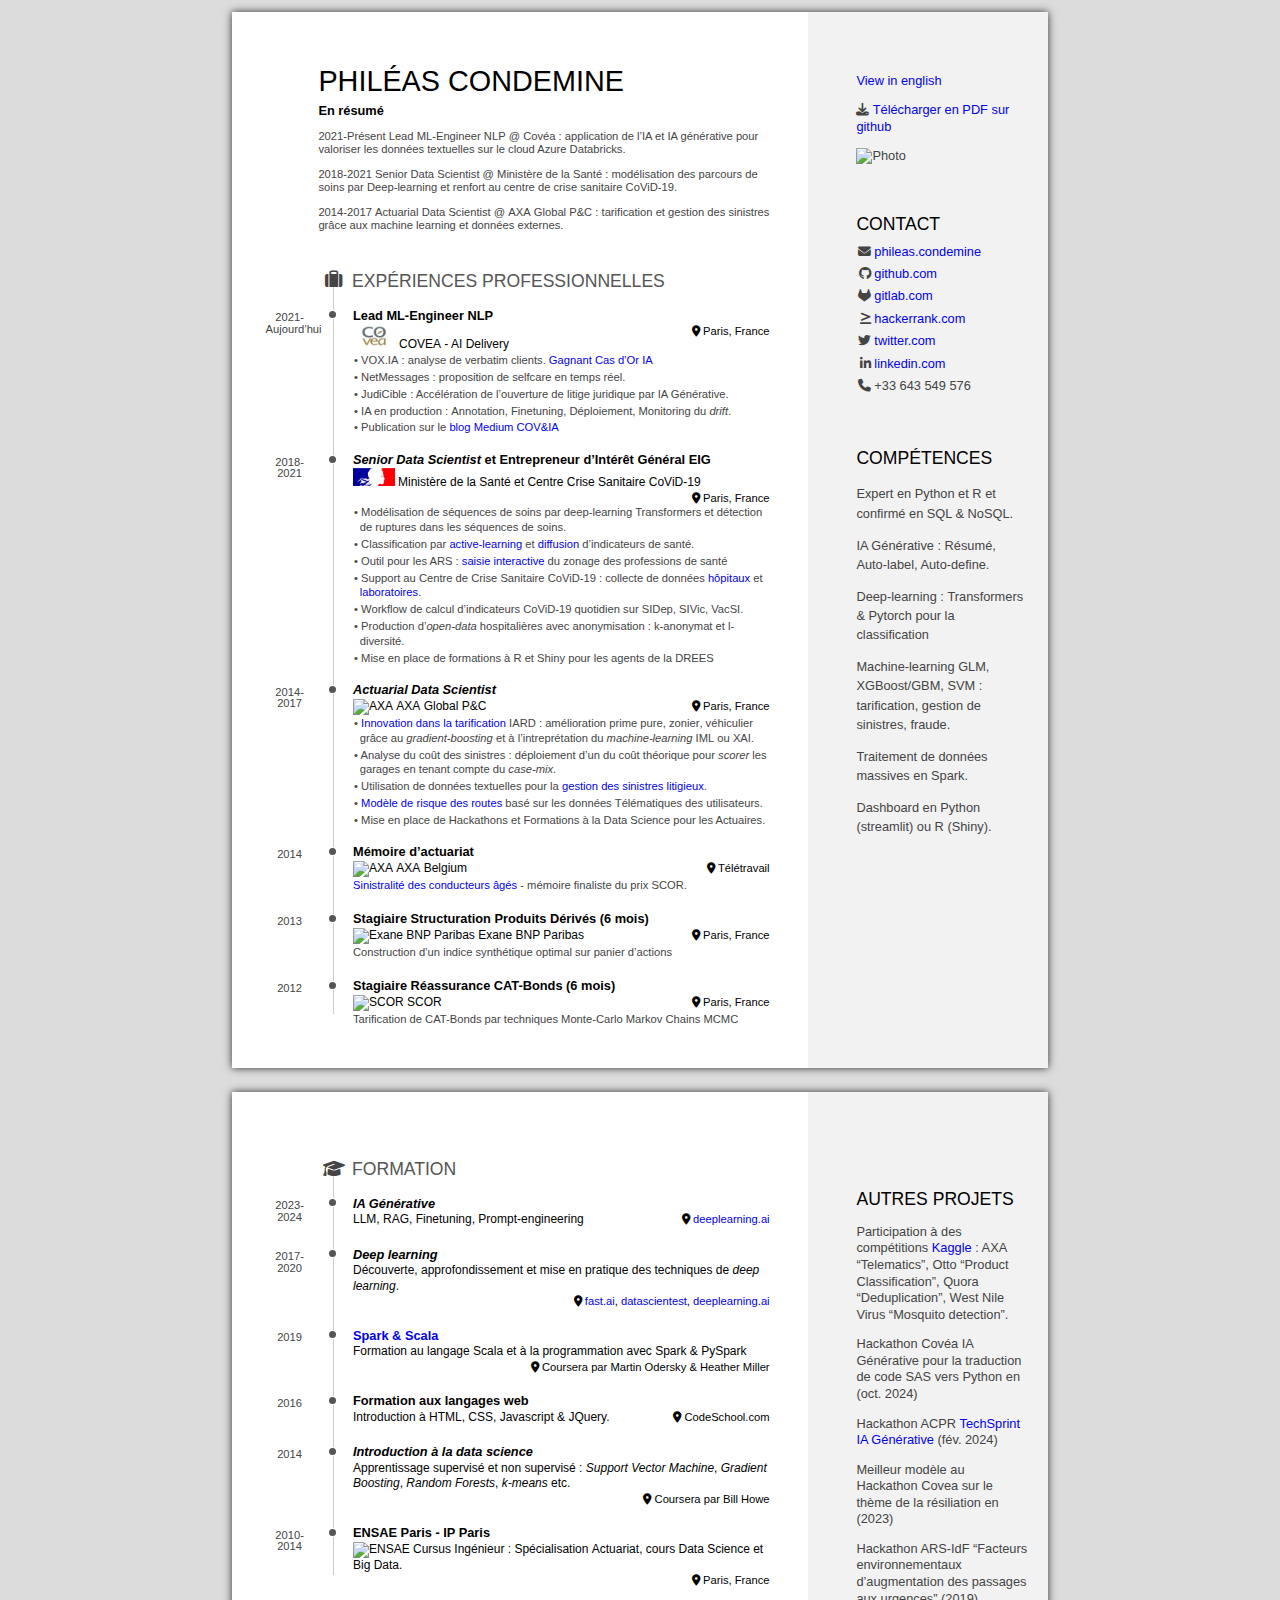
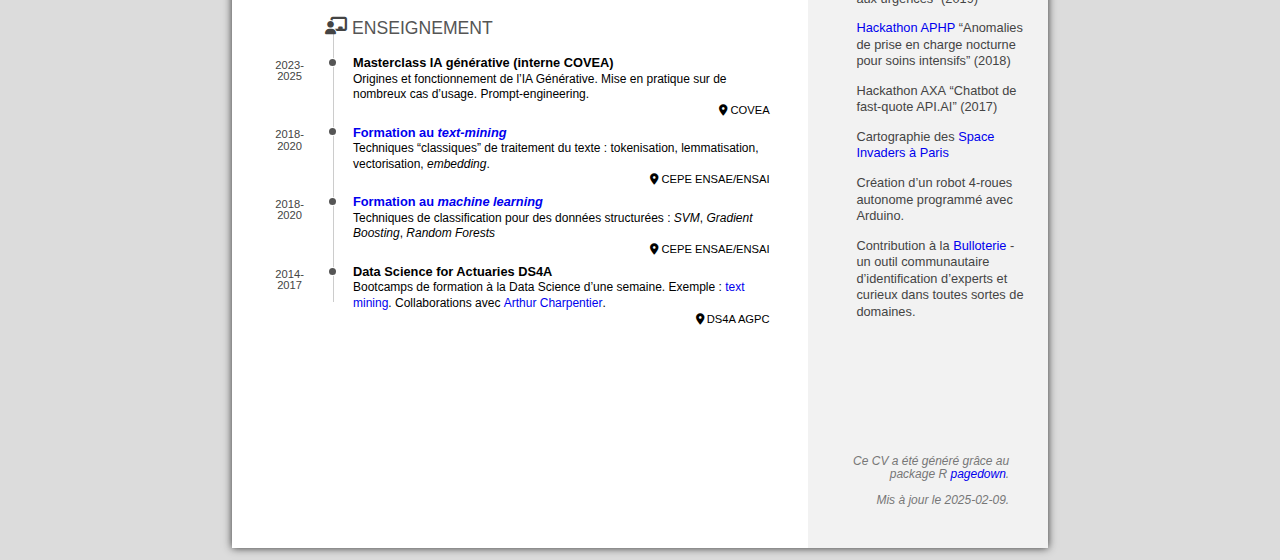
==== commit 4b743252: "update 2025-02-09" ====
--- a/docs/index.html
+++ b/docs/index.html
@@ -65,8 +65,8 @@
 <h1>Main</h1>
 <div id="title" class="section level2">
 <h2>Philéas CONDEMINE</h2>
-<div id="en-bref" class="section level3">
-<h3>En bref</h3>
+<div id="en-résumé" class="section level3">
+<h3>En résumé</h3>
 <p>2021-Présent <strong>Lead ML-Engineer NLP</strong> @ <strong>Covéa</strong> : application de l’<strong>IA et IA générative</strong> pour valoriser les données textuelles sur le cloud Azure Databricks.</p>
 <p>2018-2021 <strong>Senior Data Scientist</strong> @ <strong>Ministère de la Santé</strong> : modélisation des <strong>parcours de soins</strong> par <strong>Deep-learning</strong> et renfort au <strong>centre de crise sanitaire CoViD-19</strong>.</p>
 <p>2014-2017 <strong>Actuarial Data Scientist</strong> @ <strong>AXA</strong> Global P&amp;C : <strong>tarification</strong> et <strong>gestion des sinistres</strong> grâce aux <strong>machine learning</strong> et <strong>données externes</strong>.</p>
@@ -104,7 +104,7 @@
 </div>
 <div id="actuarial-data-scientist" class="section level3">
 <h3><em>Actuarial Data Scientist</em></h3>
-<p><img src="https://www.axa.fr/content/dam/logo/logo-axa.svg" style="width:10.0%" alt="AXA" /> AXA Global P&amp;C</p>
+<p><img src="https://www.axa.fr/content/dam/logo/logo-axa.svg" style="width:10.0%" alt="AXA" /> <strong>AXA</strong> Global P&amp;C</p>
 <p>Paris, France</p>
 <p>2014-2017</p>
 <ul>
@@ -141,7 +141,8 @@
 <h2>Formation</h2>
 <div id="ia-générative" class="section level3">
 <h3><em>IA Générative</em></h3>
-<p>RAG, Finetuning, Prompt-engineering grâce aux formations <a href="https://www.deeplearning.ai/courses/">deeplearning.ai</a></p>
+<p>LLM, RAG, Finetuning, Prompt-engineering</p>
+<p><a href="https://www.deeplearning.ai/courses/">deeplearning.ai</a></p>
 <p>2023-2024</p>
 </div>
 <div id="deep-learning" class="section level3">
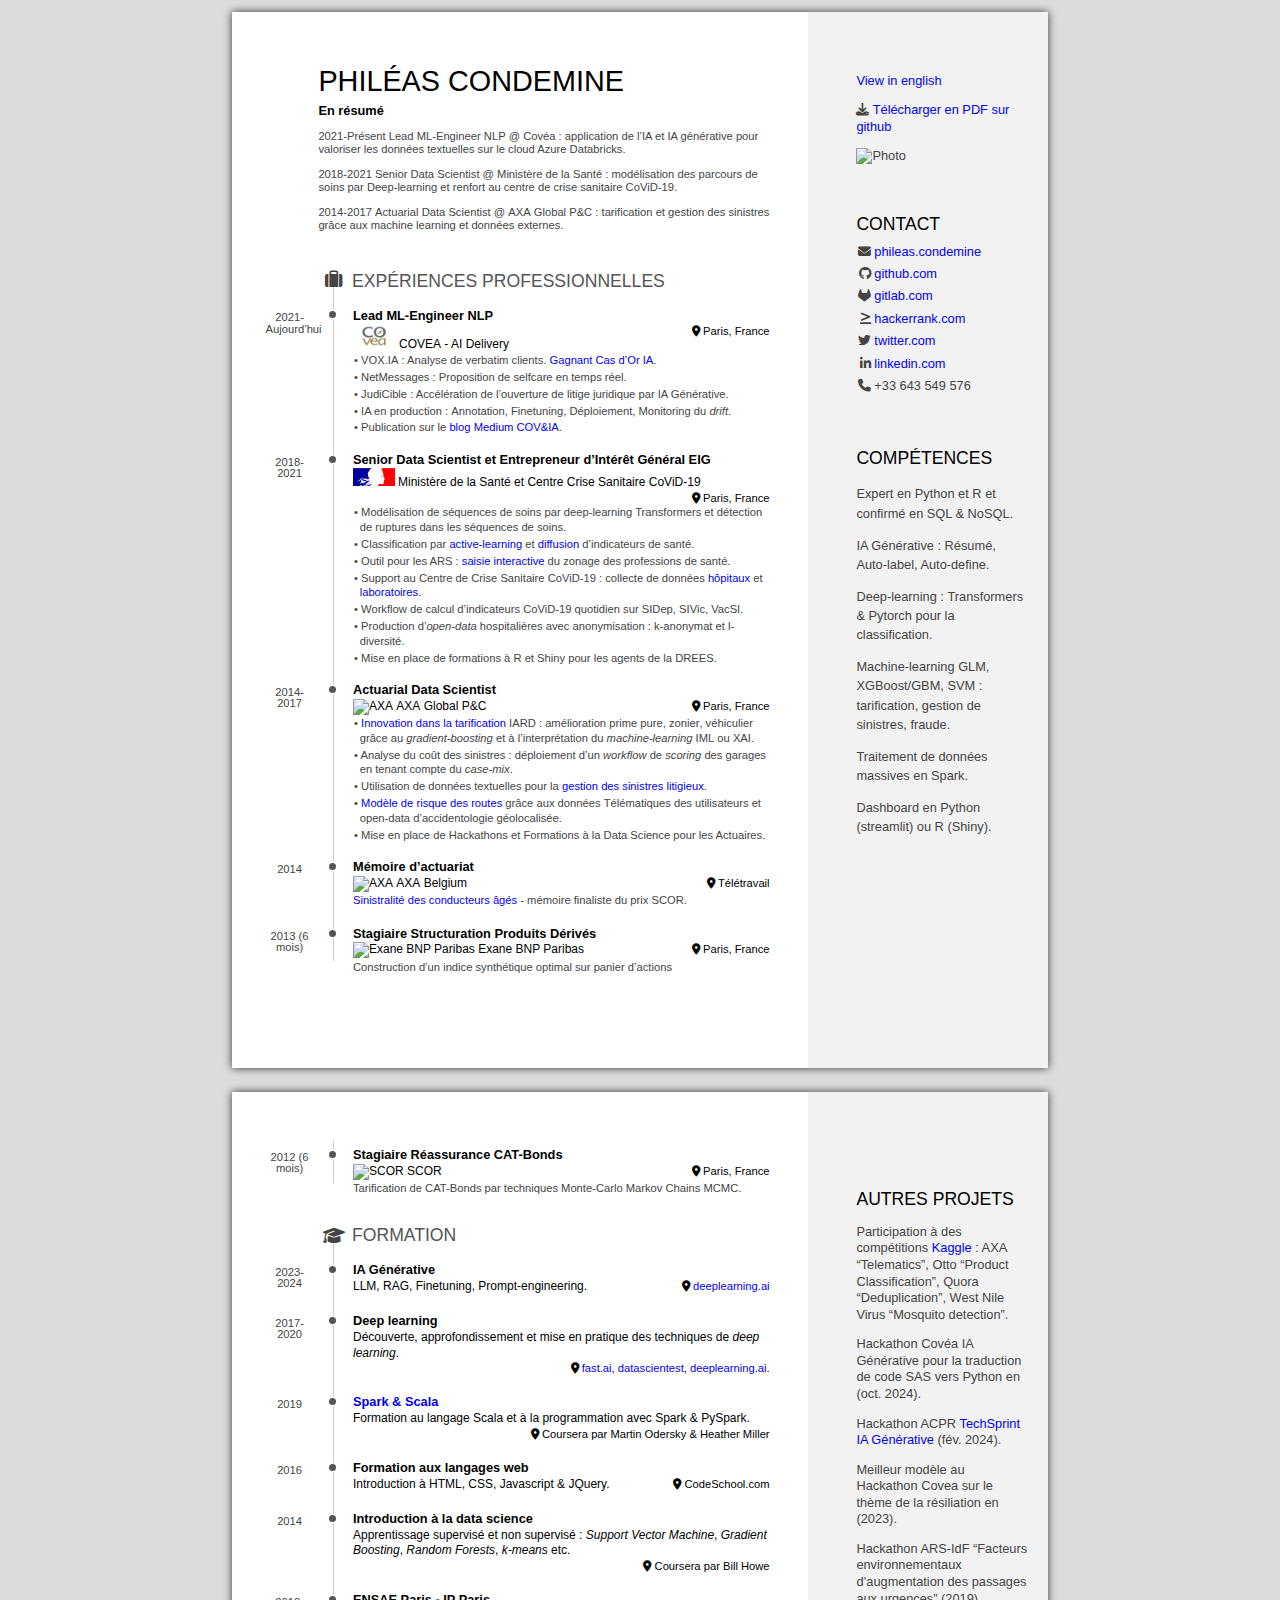
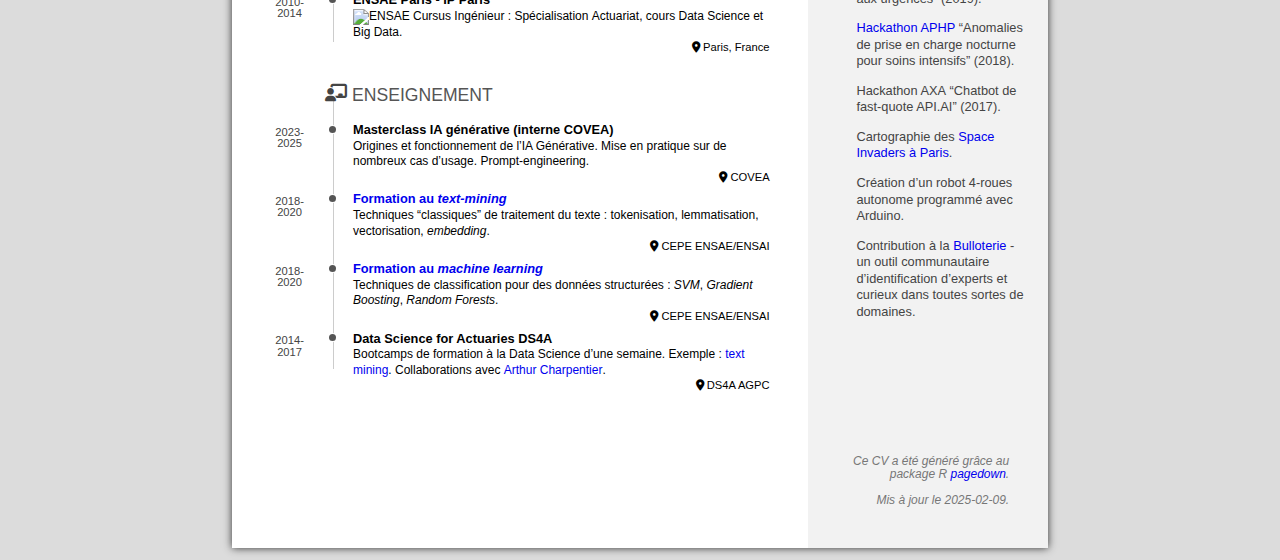
==== commit c87794c1: "update 2025-02-09" ====
--- a/docs/index.html
+++ b/docs/index.html
@@ -54,7 +54,7 @@
 <ul>
 <li><p><strong>Expert en Python et R</strong> et <strong>confirmé en SQL &amp; NoSQL</strong>.</p></li>
 <li><p><strong>IA Générative</strong> : Résumé, Auto-label, Auto-define.</p></li>
-<li><p>Deep-learning : <strong>Transformers</strong> &amp; <strong>Pytorch</strong> pour la classification</p></li>
+<li><p>Deep-learning : <strong>Transformers</strong> &amp; <strong>Pytorch</strong> pour la classification.</p></li>
 <li><p>Machine-learning <strong>GLM, XGBoost/GBM, SVM</strong> : tarification, gestion de sinistres, fraude.</p></li>
 <li><p>Traitement de données massives en <strong>Spark</strong>.</p></li>
 <li><p>Dashboard en Python (streamlit) ou R (Shiny).</p></li>
@@ -80,38 +80,38 @@
 <p>Paris, France</p>
 <p>2021-Aujourd’hui</p>
 <ul>
-<li><strong>VOX.IA</strong> : analyse de verbatim clients. <a href="https://www.covea.com/fr/actualites/cas-dor-du-digital-2023-covea-recompense-son-outil-danalyse-avis-clients-base"><strong>Gagnant Cas d’Or IA</strong></a></li>
-<li><strong>NetMessages</strong> : proposition de selfcare en temps réel.</li>
+<li><strong>VOX.IA</strong> : Analyse de verbatim clients. <a href="https://www.covea.com/fr/actualites/cas-dor-du-digital-2023-covea-recompense-son-outil-danalyse-avis-clients-base"><strong>Gagnant Cas d’Or IA</strong></a>.</li>
+<li><strong>NetMessages</strong> : Proposition de selfcare en temps réel.</li>
 <li><strong>JudiCible</strong> : Accélération de l’ouverture de litige juridique par IA Générative.</li>
 <li><strong>IA en production</strong> : <strong>Annotation</strong>, <strong>Finetuning</strong>, <strong>Déploiement</strong>, <strong>Monitoring</strong> du <em>drift</em>.</li>
-<li><strong>Publication</strong> sur le <a href="https://medium.com/@COVEIA">blog Medium COV&amp;IA</a></li>
+<li><strong>Publication</strong> sur le <a href="https://medium.com/@COVEIA">blog Medium COV&amp;IA</a>.</li>
 </ul>
 </div>
 <div id="senior-data-scientist-et-entrepreneur-dintérêt-général-eig" class="section level3">
-<h3><em>Senior Data Scientist</em> et Entrepreneur d’Intérêt Général EIG</h3>
+<h3>Senior Data Scientist et Entrepreneur d’Intérêt Général EIG</h3>
 <p><img src="img/marianne.jpg" style="width:10.0%" alt="Ministère de la Santé" /> <strong>Ministère de la Santé</strong> et <strong>Centre Crise Sanitaire CoViD-19</strong></p>
 <p>Paris, France</p>
 <p>2018-2021</p>
 <ul>
 <li><strong>Modélisation de séquences de soins</strong> par <strong>deep-learning Transformers</strong> et détection de ruptures dans les séquences de soins.</li>
 <li><strong>Classification</strong> par <a href="https://github.com/phileas-condemine/tuto_tagging_indicateurs"><strong>active-learning</strong></a> et <a href="https://drees.shinyapps.io/Cartographie_des_indicateurs"><strong>diffusion</strong></a> d’indicateurs de santé.</li>
-<li>Outil pour les ARS : <a href="https://phileas-condemine.github.io/Zonage_ARS/"><strong>saisie interactive</strong></a> du zonage des professions de santé</li>
+<li>Outil pour les ARS : <a href="https://phileas-condemine.github.io/Zonage_ARS/"><strong>saisie interactive</strong></a> du zonage des professions de santé.</li>
 <li>Support au <strong>Centre de Crise Sanitaire CoViD-19</strong> : collecte de données <a href="https://respirateurs.fabrique.social.gouv.fr/">hôpitaux</a> et <a href="https://laboratoires.fabrique.social.gouv.fr/">laboratoires</a>.</li>
 <li><strong>Workflow</strong> de calcul d’<strong>indicateurs CoViD-19 quotidien</strong> sur <strong>SIDep, SIVic, VacSI</strong>.</li>
 <li>Production d’<em>open-data</em> hospitalières avec <strong>anonymisation</strong> : k-anonymat et l-diversité.</li>
-<li>Mise en place de <strong>formations</strong> à <strong>R et Shiny</strong> pour les agents de la DREES</li>
+<li>Mise en place de <strong>formations</strong> à <strong>R et Shiny</strong> pour les agents de la DREES.</li>
 </ul>
 </div>
 <div id="actuarial-data-scientist" class="section level3">
-<h3><em>Actuarial Data Scientist</em></h3>
+<h3>Actuarial Data Scientist</h3>
 <p><img src="https://www.axa.fr/content/dam/logo/logo-axa.svg" style="width:10.0%" alt="AXA" /> <strong>AXA</strong> Global P&amp;C</p>
 <p>Paris, France</p>
 <p>2014-2017</p>
 <ul>
-<li><a href="https://docs.google.com/presentation/d/1ObT00LWOOOI2PYufPMII10ciJOTKReESgegVQ-F4yno/edit?usp=sharing"><strong>Innovation dans la tarification</strong></a> <strong>IARD</strong> : amélioration <strong>prime pure</strong>, <strong>zonier</strong>, <strong>véhiculier</strong> grâce au <em>gradient-boosting</em> et à l’intreprétation du <em>machine-learning</em> <strong>IML</strong> ou <strong>XAI</strong>.</li>
-<li>Analyse du <strong>coût des sinistres</strong> : déploiement d’un du coût théorique pour <em>scorer</em> les garages en tenant compte du <em>case-mix</em>.</li>
+<li><a href="https://docs.google.com/presentation/d/1ObT00LWOOOI2PYufPMII10ciJOTKReESgegVQ-F4yno/edit?usp=sharing"><strong>Innovation dans la tarification</strong></a> <strong>IARD</strong> : amélioration <strong>prime pure</strong>, <strong>zonier</strong>, <strong>véhiculier</strong> grâce au <em>gradient-boosting</em> et à l’interprétation du <em>machine-learning</em> <strong>IML</strong> ou <strong>XAI</strong>.</li>
+<li>Analyse du <strong>coût des sinistres</strong> : déploiement d’un <em>workflow</em> de <em>scoring</em> des garages en tenant compte du <em>case-mix</em>.</li>
 <li>Utilisation de données textuelles pour la <a href="https://github.com/phileas-condemine/bodily_injury_atp"><strong>gestion des sinistres litigieux</strong></a>.</li>
-<li><a href="http://www.ressources-actuarielles.net/C12574E200674F5B/0/AC55A21EEC4304E6C1257FB9001CA631"><strong>Modèle de risque des routes</strong></a> basé sur les données <strong>Télématiques</strong> des utilisateurs.</li>
+<li><a href="http://www.ressources-actuarielles.net/C12574E200674F5B/0/AC55A21EEC4304E6C1257FB9001CA631"><strong>Modèle de risque des routes</strong></a> grâce aux données <strong>Télématiques</strong> des utilisateurs et <strong>open-data</strong> d’accidentologie géolocalisée.</li>
 <li>Mise en place de <strong>Hackathons et Formations</strong> à la Data Science pour les Actuaires.</li>
 </ul>
 </div>
@@ -122,38 +122,38 @@
 <p>2014</p>
 <p><a href="http://www.ressources-actuarielles.net/C12574E200674F5B/0/A7CCC7ACB732ADB3C1257D8900418A17">Sinistralité des conducteurs âgés</a> - <strong>mémoire finaliste du prix SCOR</strong>.</p>
 </div>
-<div id="stagiaire-structuration-produits-dérivés-6-mois" class="section level3">
-<h3>Stagiaire Structuration Produits Dérivés (6 mois)</h3>
+<div id="stagiaire-structuration-produits-dérivés" class="section level3">
+<h3>Stagiaire Structuration Produits Dérivés</h3>
 <p><img src="https://upload.wikimedia.org/wikipedia/commons/3/36/Logo_Exane.jpg" style="width:15.0%" alt="Exane BNP Paribas" /> <strong>Exane BNP Paribas</strong></p>
 <p>Paris, France</p>
-<p>2013</p>
+<p>2013 (6 mois)</p>
 <p>Construction d’un indice synthétique optimal sur panier d’actions</p>
 </div>
-<div id="stagiaire-réassurance-cat-bonds-6-mois" class="section level3">
-<h3>Stagiaire Réassurance CAT-Bonds (6 mois)</h3>
+<div id="stagiaire-réassurance-cat-bonds" class="section level3">
+<h3>Stagiaire Réassurance CAT-Bonds</h3>
 <p><img src="https://upload.wikimedia.org/wikipedia/fr/b/b8/Logo-scor.png" style="width:20.0%" alt="SCOR" /> <strong>SCOR</strong></p>
 <p>Paris, France</p>
-<p>2012</p>
-<p>Tarification de CAT-Bonds par techniques Monte-Carlo Markov Chains MCMC</p>
+<p>2012 (6 mois)</p>
+<p>Tarification de CAT-Bonds par techniques Monte-Carlo Markov Chains MCMC.</p>
 </div>
 </div>
 <div id="formation" class="section level2" data-icon="graduation-cap" data-concise="true">
 <h2>Formation</h2>
 <div id="ia-générative" class="section level3">
-<h3><em>IA Générative</em></h3>
-<p>LLM, RAG, Finetuning, Prompt-engineering</p>
+<h3>IA Générative</h3>
+<p>LLM, RAG, Finetuning, Prompt-engineering.</p>
 <p><a href="https://www.deeplearning.ai/courses/">deeplearning.ai</a></p>
 <p>2023-2024</p>
 </div>
 <div id="deep-learning" class="section level3">
-<h3><em>Deep learning</em></h3>
+<h3>Deep learning</h3>
 <p>Découverte, approfondissement et mise en pratique des techniques de <em>deep learning</em>.</p>
-<p><a href="https://www.fast.ai/">fast.ai</a>, <a href="https://datascientest.com/">datascientest</a>, <a href="https://www.coursera.org/specializations/deep-learning">deeplearning.ai</a></p>
+<p><a href="https://www.fast.ai/">fast.ai</a>, <a href="https://datascientest.com/">datascientest</a>, <a href="https://www.coursera.org/specializations/deep-learning">deeplearning.ai</a>.</p>
 <p>2017-2020</p>
 </div>
 <div id="spark-scala" class="section level3">
 <h3><a href="https://fr.coursera.org/specializations/scala">Spark &amp; Scala</a></h3>
-<p>Formation au langage Scala et à la programmation avec Spark &amp; PySpark</p>
+<p>Formation au langage Scala et à la programmation avec Spark &amp; PySpark.</p>
 <p>Coursera par Martin Odersky &amp; Heather Miller</p>
 <p>2019</p>
 </div>
@@ -164,7 +164,7 @@
 <p>2016</p>
 </div>
 <div id="introduction-à-la-data-science" class="section level3">
-<h3><em>Introduction à la data science</em></h3>
+<h3>Introduction à la data science</h3>
 <p>Apprentissage supervisé et non supervisé : <em>Support Vector Machine</em>, <em>Gradient Boosting</em>, <em>Random Forests</em>, <em>k-means</em> etc.</p>
 <p>Coursera par Bill Howe</p>
 <p>2014</p>
@@ -192,7 +192,7 @@
 </div>
 <div id="formation-au-machine-learning" class="section level3">
 <h3><a href="https://docs.google.com/presentation/d/11TAeSxZisurpEHFow9vyJxRz_QfZlE6UQKE5dIfu5QM/edit?usp=sharing">Formation au <em>machine learning</em></a></h3>
-<p>Techniques de classification pour des données structurées : <em>SVM</em>, <em>Gradient Boosting</em>, <em>Random Forests</em></p>
+<p>Techniques de classification pour des données structurées : <em>SVM</em>, <em>Gradient Boosting</em>, <em>Random Forests</em>.</p>
 <p>CEPE ENSAE/ENSAI</p>
 <p>2018-2020</p>
 </div>
@@ -214,13 +214,13 @@
 <div id="autres-projets" class="section level2">
 <h2>Autres projets</h2>
 <p>Participation à des compétitions <a href="https://www.kaggle.com/arifelk">Kaggle</a> : AXA “Telematics”, Otto “Product Classification”, Quora “Deduplication”, West Nile Virus “Mosquito detection”.</p>
-<p><strong>Hackathon</strong> Covéa IA Générative pour la traduction de code SAS vers Python en (oct. 2024)</p>
-<p><strong>Hackathon</strong> ACPR <a href="https://innovation.banque-france.fr/fr/challenges/challenge-acpr-banque-france-ia-generative-llm"><strong>TechSprint IA Générative</strong></a> (fév. 2024)</p>
-<p><strong>Meilleur modèle au Hackathon</strong> Covea sur le thème de la résiliation en (2023)</p>
-<p><strong>Hackathon ARS-IdF</strong> “Facteurs environnementaux d’augmentation des passages aux urgences” (2019)</p>
-<p><a href="https://www.aphp.fr/contenu/dat-icu-un-datathon-organise-les-20-et-21-janvier-2018-pour-rapprocher-les-reanimateurs-et"><strong>Hackathon APHP</strong></a> “Anomalies de prise en charge nocturne pour soins intensifs” (2018)</p>
-<p><strong>Hackathon AXA</strong> “Chatbot de fast-quote API.AI” (2017)</p>
-<p>Cartographie des <a href="https://phileas-condemine.github.io/space_invaders_map/">Space Invaders à Paris</a></p>
+<p><strong>Hackathon</strong> Covéa IA Générative pour la traduction de code SAS vers Python en (oct. 2024).</p>
+<p><strong>Hackathon</strong> ACPR <a href="https://innovation.banque-france.fr/fr/challenges/challenge-acpr-banque-france-ia-generative-llm"><strong>TechSprint IA Générative</strong></a> (fév. 2024).</p>
+<p><strong>Meilleur modèle au Hackathon</strong> Covea sur le thème de la résiliation en (2023).</p>
+<p><strong>Hackathon ARS-IdF</strong> “Facteurs environnementaux d’augmentation des passages aux urgences” (2019).</p>
+<p><a href="https://www.aphp.fr/contenu/dat-icu-un-datathon-organise-les-20-et-21-janvier-2018-pour-rapprocher-les-reanimateurs-et"><strong>Hackathon APHP</strong></a> “Anomalies de prise en charge nocturne pour soins intensifs” (2018).</p>
+<p><strong>Hackathon AXA</strong> “Chatbot de fast-quote API.AI” (2017).</p>
+<p>Cartographie des <a href="https://phileas-condemine.github.io/space_invaders_map/">Space Invaders à Paris</a>.</p>
 <p>Création d’un robot 4-roues autonome programmé avec Arduino.</p>
 <p>Contribution à la <a href="https://github.com/phileas-condemine/bulloterie">Bulloterie</a> - un outil communautaire d’identification d’experts et curieux dans toutes sortes de domaines.</p>
 </div>
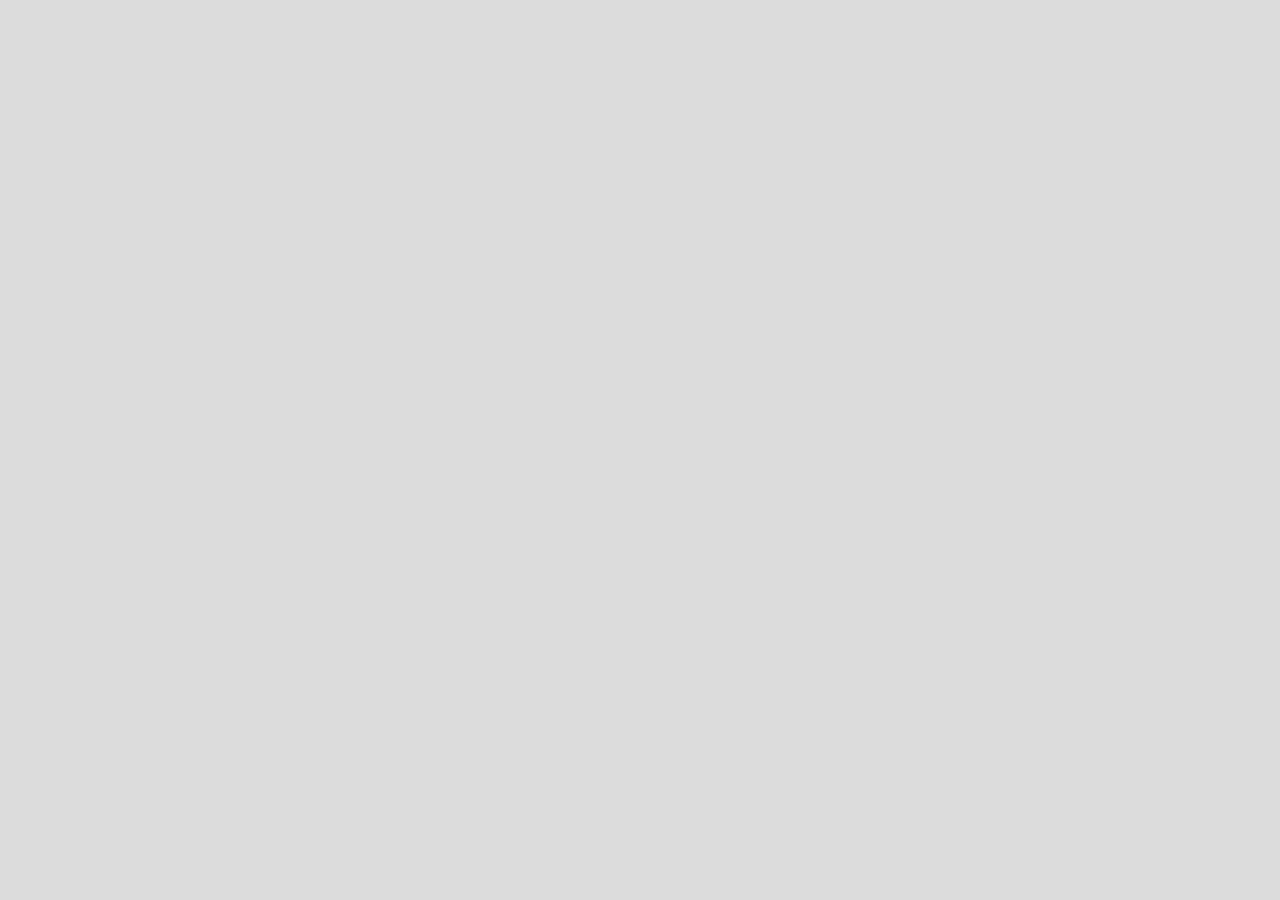
==== commit 25f12ba0: "update 2025-02-09" ====
--- a/docs/index.html
+++ b/docs/index.html
@@ -124,16 +124,16 @@
 </div>
 <div id="stagiaire-structuration-produits-dérivés" class="section level3">
 <h3>Stagiaire Structuration Produits Dérivés</h3>
-<p><img src="https://upload.wikimedia.org/wikipedia/commons/3/36/Logo_Exane.jpg" style="width:15.0%" alt="Exane BNP Paribas" /> <strong>Exane BNP Paribas</strong></p>
-<p>Paris, France</p>
-<p>2013 (6 mois)</p>
+<p><img src="https://upload.wikimedia.org/wikipedia/commons/3/36/Logo_Exane.jpg" style="width:15.0%" alt="Exane BNP Paribas" /> <strong>Exane BNP Paribas</strong> (6 mois)</p>
+<p>Paris, France</p>
+<p>2013</p>
 <p>Construction d’un indice synthétique optimal sur panier d’actions</p>
 </div>
 <div id="stagiaire-réassurance-cat-bonds" class="section level3">
 <h3>Stagiaire Réassurance CAT-Bonds</h3>
-<p><img src="https://upload.wikimedia.org/wikipedia/fr/b/b8/Logo-scor.png" style="width:20.0%" alt="SCOR" /> <strong>SCOR</strong></p>
-<p>Paris, France</p>
-<p>2012 (6 mois)</p>
+<p><img src="https://upload.wikimedia.org/wikipedia/fr/b/b8/Logo-scor.png" style="width:20.0%" alt="SCOR" /> <strong>SCOR</strong> (6 mois)</p>
+<p>Paris, France</p>
+<p>2012</p>
 <p>Tarification de CAT-Bonds par techniques Monte-Carlo Markov Chains MCMC.</p>
 </div>
 </div>
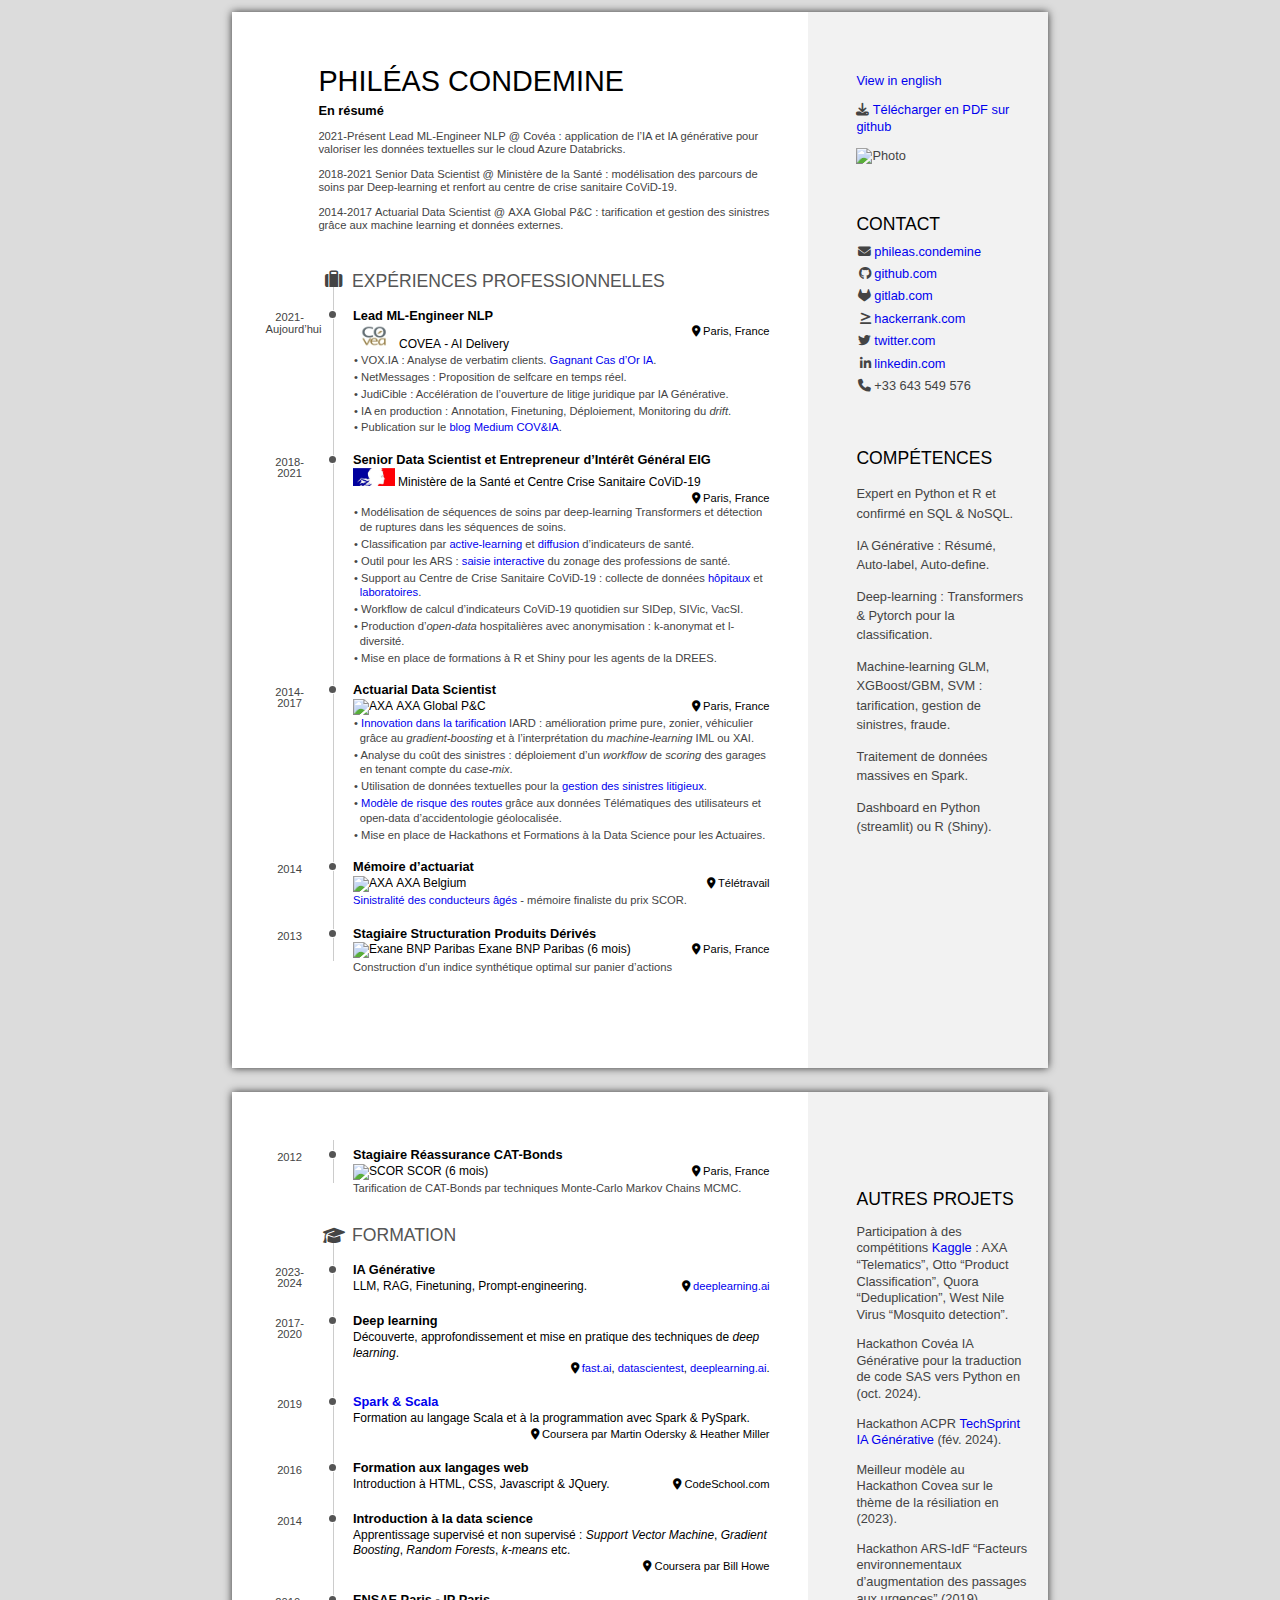
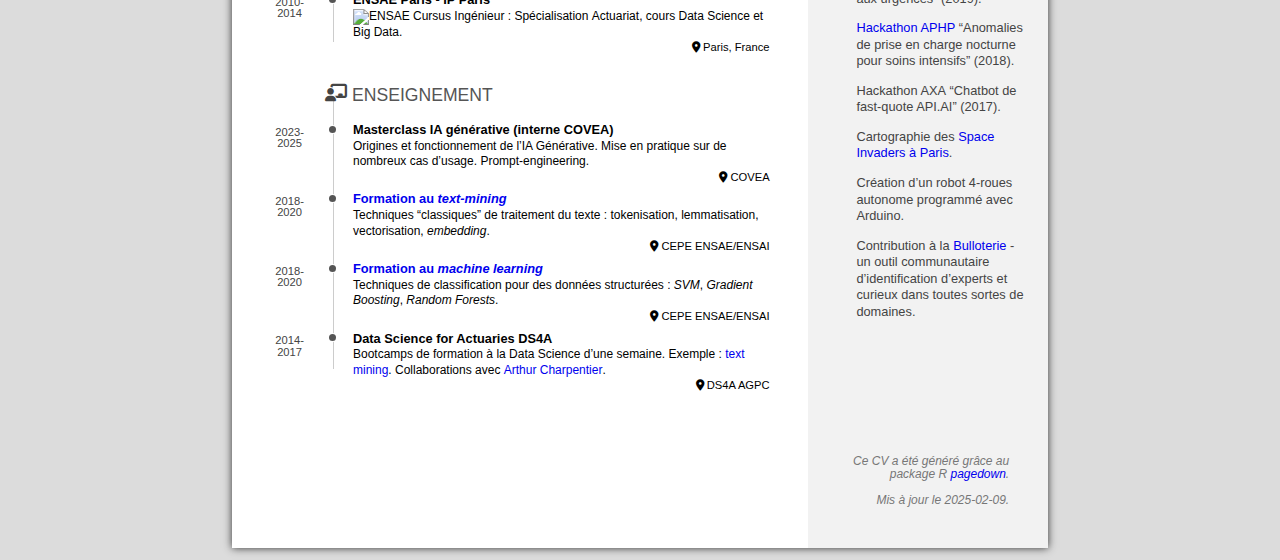
==== commit c5aa3944: "update 2025-02-09" ====
--- a/docs/index.html
+++ b/docs/index.html
@@ -104,7 +104,7 @@
 </div>
 <div id="actuarial-data-scientist" class="section level3">
 <h3>Actuarial Data Scientist</h3>
-<p><img src="https://www.axa.fr/content/dam/logo/logo-axa.svg" style="width:10.0%" alt="AXA" /> <strong>AXA</strong> Global P&amp;C</p>
+<p><img src="https://www.axa.fr/content/dam/logo/logo-axa.svg" style="width:10.0%" alt="AXA" /> <strong>AXA Global P&amp;C</strong></p>
 <p>Paris, France</p>
 <p>2014-2017</p>
 <ul>
@@ -117,7 +117,7 @@
 </div>
 <div id="mémoire-dactuariat" class="section level3">
 <h3>Mémoire d’actuariat</h3>
-<p><img src="https://www.axa.fr/content/dam/logo/logo-axa.svg" style="width:10.0%" alt="AXA" /> <strong>AXA</strong> Belgium</p>
+<p><img src="https://www.axa.fr/content/dam/logo/logo-axa.svg" style="width:10.0%" alt="AXA" /> <strong>AXA Belgium</strong></p>
 <p>Télétravail</p>
 <p>2014</p>
 <p><a href="http://www.ressources-actuarielles.net/C12574E200674F5B/0/A7CCC7ACB732ADB3C1257D8900418A17">Sinistralité des conducteurs âgés</a> - <strong>mémoire finaliste du prix SCOR</strong>.</p>
